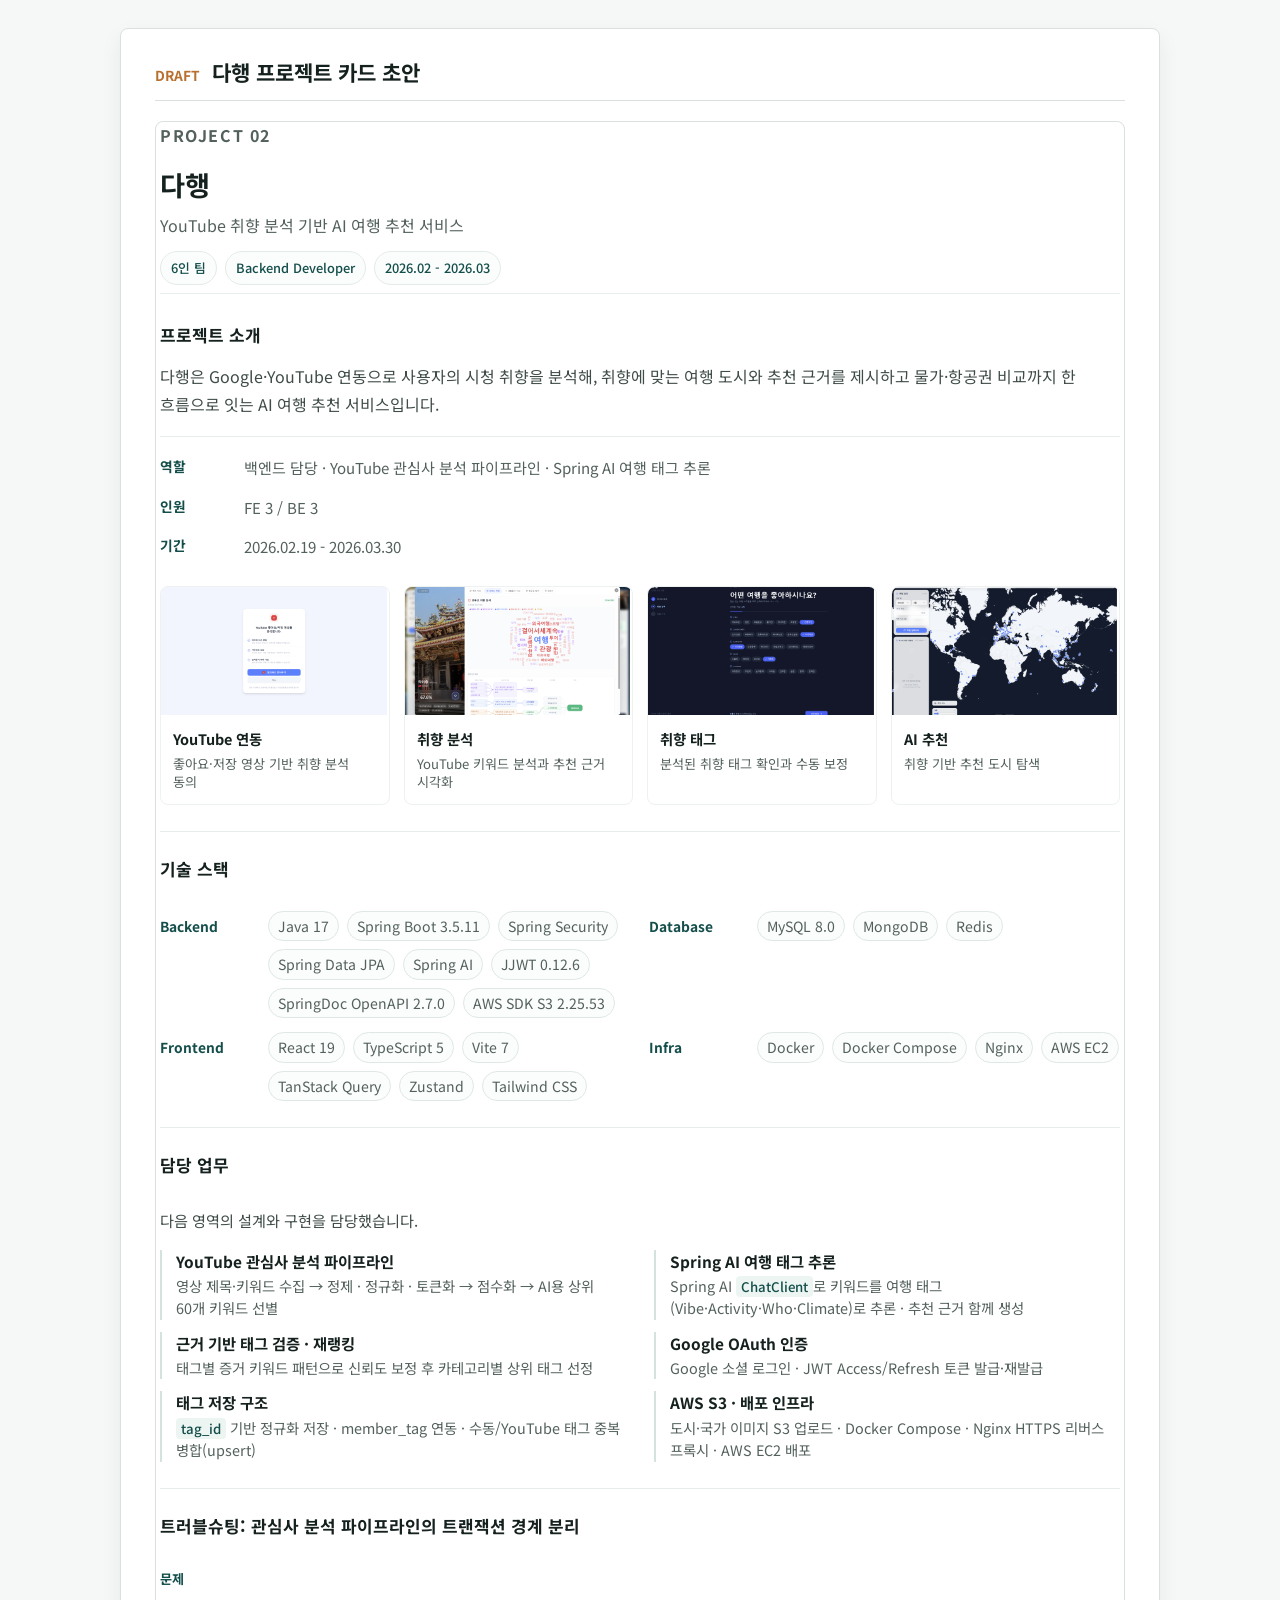
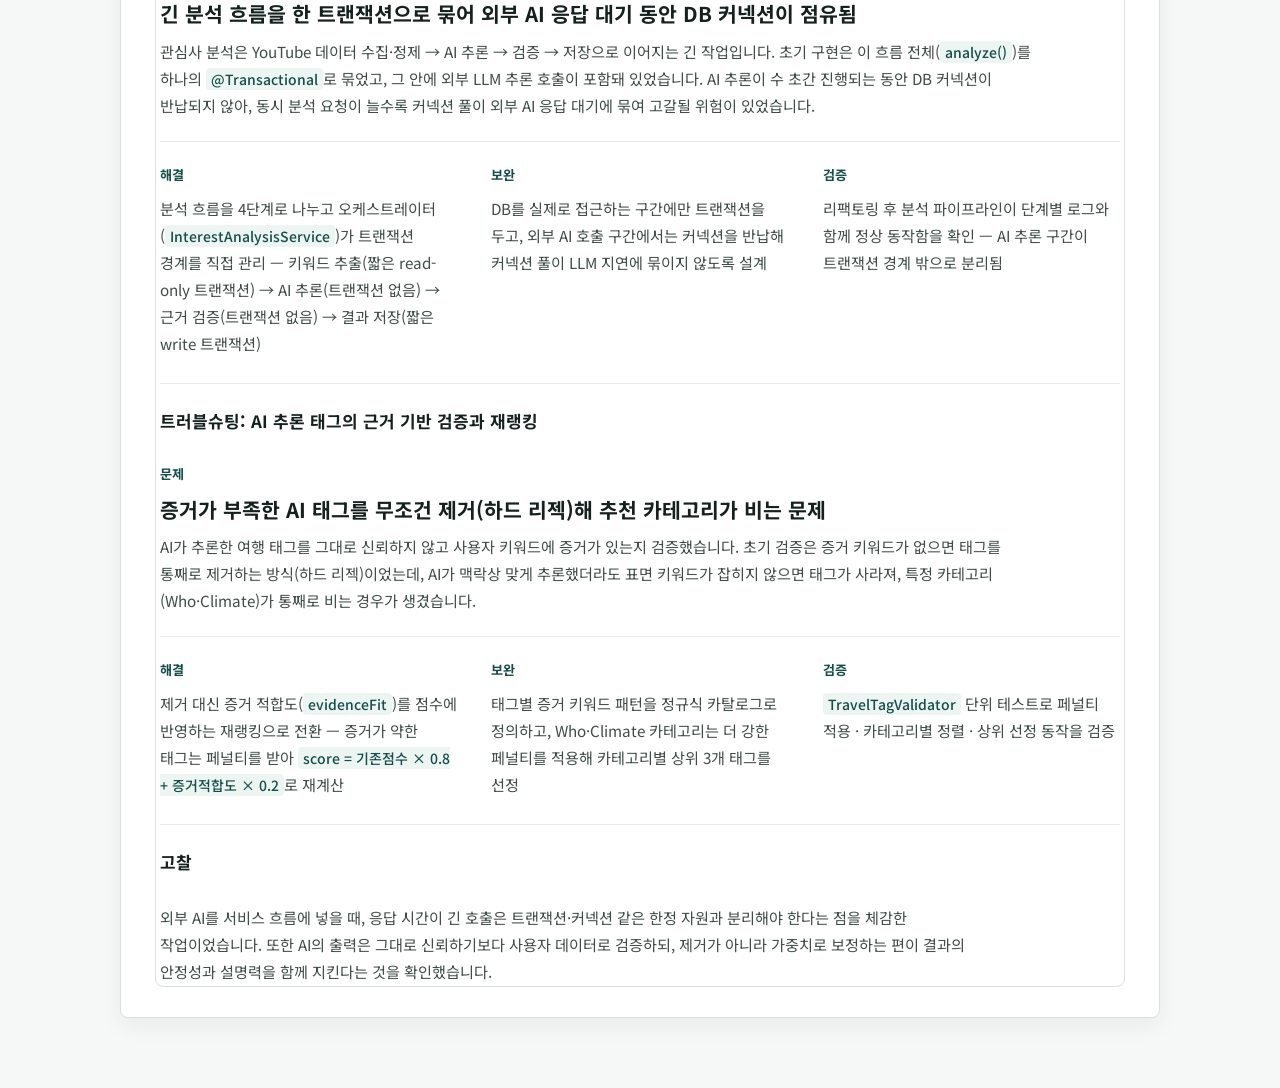
==== drafts/dahaeng-draft.html @ 1da7222a "docs: 다행 프로젝트 카드 초안 추가 - drafts/dahaeng-draft.html — 다행 정식 프로젝트 카드 초안 (단독 미리보기 가능) - 소개·기술 스택·담당 업무·" ====
<!DOCTYPE html>
<!--
  ============================================================
  다행(Dahaeng) 프로젝트 카드 — 초안 (DRAFT)
  ============================================================
  · 이 파일은 drafts/ 폴더에 있는 초안입니다.
    → index.html(홈 화면)에서 링크하지 않으므로 메인 페이지에는 나타나지 않습니다.
    → push하면 직접 URL(min-code0202.github.io/drafts/dahaeng-draft.html)로는 접근 가능합니다.

  · 미리보기: 이 파일을 브라우저로 직접 열면(더블클릭) 실제 카드 모양을 확인할 수 있습니다.
    (../css/style.css, ../assets/ 를 상대경로로 불러옴)

  ────────────────────────────────────────────────────────────
  [정식 프로젝트로 승격할 때 할 일 — 체크리스트]
  1. 아래 <article class="project-card" id="p-dahaeng"> ... </article> 전체를
     index.html 의 #projects 섹션 안에 붙여넣기
     (시간순 정렬 시: 우주오락실 다음, DADAP 앞 → 다행이 Project 02)
  2. 경로 수정: 이 파일의 ../assets/ → assets/ 로 변경 (index.html은 루트 기준)
  3. project-kicker "Project 02" 와 다른 카드들(DADAP→03, ZipCheck→04) 번호 재정렬
  4. 네비게이션 드롭다운(site-nav-submenu <ul>)에 항목 추가:
     <li><a href="#p-dahaeng"><span class="nav-sub-tag">Project 02</span>다행</a></li>
  5. 기타 프로젝트(#p-etc)의 minor-project-list에서 Dahaeng <li> 제거
  6. 검토: 트러블슈팅 수치/표현, 캡션, GitHub 링크(SSAFY GitLab이라 비공개 — 현재 생략)

  [내용 출처]
  · README.md, backend/dahaeng 소스, git 커밋 로그(정재민 129커밋) 기반으로 작성
  · 트러블슈팅은 실제 코드/커밋 근거: InterestAnalysisService 4단계 파이프라인,
    커밋 "TravelTagValidator를 하드 리젝에서 근거 기반 재랭킹으로 전환"
  ============================================================
-->
<html lang="ko">

<head>
    <meta charset="UTF-8">
    <meta name="viewport" content="width=device-width, initial-scale=1.0">
    <title>다행 (Dahaeng) — 프로젝트 카드 초안</title>
    <link rel="preconnect" href="https://fonts.googleapis.com">
    <link rel="preconnect" href="https://fonts.gstatic.com" crossorigin>
    <link href="https://fonts.googleapis.com/css2?family=Noto+Sans+KR:wght@400;500;700;800&display=swap"
        rel="stylesheet">
    <link rel="stylesheet" href="../css/style.css">
</head>

<body id="top">
    <main class="container">
        <section class="panel" id="projects">
            <div class="section-heading">
                <span>DRAFT</span>
                <h2>다행 프로젝트 카드 초안</h2>
            </div>

            <!-- ===== 여기부터 index.html로 옮길 영역 ===== -->
            <article class="project-card" id="p-dahaeng">
                <div class="project-readme">
                    <div class="project-readme-head">
                        <p class="project-kicker">Project 02</p>
                        <div>
                            <h3>다행</h3>
                            <p>YouTube 취향 분석 기반 AI 여행 추천 서비스</p>
                        </div>
                        <div class="project-badges">
                            <span>6인 팀</span>
                            <span>Backend Developer</span>
                            <span>2026.02 - 2026.03</span>
                        </div>
                    </div>

                    <div class="project-readme-hero">
                        <div class="project-readme-copy">
                            <h4>프로젝트 소개</h4>
                            <p>
                                다행은 Google·YouTube 연동으로 사용자의 시청 취향을 분석해,
                                취향에 맞는 여행 도시와 추천 근거를 제시하고 물가·항공권 비교까지
                                한 흐름으로 잇는 AI 여행 추천 서비스입니다.
                            </p>
                            <div class="project-info-table">
                                <div><strong>역할</strong><span>백엔드 담당 · YouTube 관심사 분석 파이프라인 · Spring AI 여행 태그 추론</span></div>
                                <div><strong>인원</strong><span>FE 3 / BE 3</span></div>
                                <div><strong>기간</strong><span>2026.02.19 - 2026.03.30</span></div>
                            </div>
                        </div>
                    </div>

                    <div class="readme-gallery">
                        <figure class="readme-shot">
                            <img src="../assets/images/Dahaeng/youtube-connect.png" alt="다행 YouTube 연동 화면">
                            <figcaption><strong>YouTube 연동</strong><span>좋아요·저장 영상 기반 취향 분석 동의</span></figcaption>
                        </figure>
                        <figure class="readme-shot">
                            <img src="../assets/images/Dahaeng/interest-analysis.png" alt="다행 YouTube 취향 분석 화면">
                            <figcaption><strong>취향 분석</strong><span>YouTube 키워드 분석과 추천 근거 시각화</span></figcaption>
                        </figure>
                        <figure class="readme-shot">
                            <img src="../assets/images/Dahaeng/tag-select.png" alt="다행 취향 태그 화면">
                            <figcaption><strong>취향 태그</strong><span>분석된 취향 태그 확인과 수동 보정</span></figcaption>
                        </figure>
                        <figure class="readme-shot">
                            <img src="../assets/images/Dahaeng/recommend.png" alt="다행 AI 추천 결과 화면">
                            <figcaption><strong>AI 추천</strong><span>취향 기반 추천 도시 탐색</span></figcaption>
                        </figure>
                    </div>

                    <section class="project-readme-section">
                        <h4>기술 스택</h4>
                        <div class="stack-groups">
                            <div>
                                <strong>Backend</strong>
                                <div class="stack-tags">
                                    <span>Java 17</span>
                                    <span>Spring Boot 3.5.11</span>
                                    <span>Spring Security</span>
                                    <span>Spring Data JPA</span>
                                    <span>Spring AI</span>
                                    <span>JJWT 0.12.6</span>
                                    <span>SpringDoc OpenAPI 2.7.0</span>
                                    <span>AWS SDK S3 2.25.53</span>
                                </div>
                            </div>
                            <div>
                                <strong>Database</strong>
                                <div class="stack-tags">
                                    <span>MySQL 8.0</span>
                                    <span>MongoDB</span>
                                    <span>Redis</span>
                                </div>
                            </div>
                            <div>
                                <strong>Frontend</strong>
                                <div class="stack-tags">
                                    <span>React 19</span>
                                    <span>TypeScript 5</span>
                                    <span>Vite 7</span>
                                    <span>TanStack Query</span>
                                    <span>Zustand</span>
                                    <span>Tailwind CSS</span>
                                </div>
                            </div>
                            <div>
                                <strong>Infra</strong>
                                <div class="stack-tags">
                                    <span>Docker</span>
                                    <span>Docker Compose</span>
                                    <span>Nginx</span>
                                    <span>AWS EC2</span>
                                </div>
                            </div>
                        </div>
                    </section>

                    <section class="project-readme-section">
                        <h4>담당 업무</h4>
                        <p class="section-note compact-note">
                            다음 영역의 설계와 구현을 담당했습니다.
                        </p>
                        <ul class="scope-list">
                            <li>
                                <strong>YouTube 관심사 분석 파이프라인</strong>
                                <span>영상 제목·키워드 수집 → 정제 · 정규화 · 토큰화 → 점수화 → AI용 상위 60개 키워드 선별</span>
                            </li>
                            <li>
                                <strong>Spring AI 여행 태그 추론</strong>
                                <span>Spring AI <code>ChatClient</code>로 키워드를 여행 태그(Vibe·Activity·Who·Climate)로 추론 · 추천 근거 함께 생성</span>
                            </li>
                            <li>
                                <strong>근거 기반 태그 검증 · 재랭킹</strong>
                                <span>태그별 증거 키워드 패턴으로 신뢰도 보정 후 카테고리별 상위 태그 선정</span>
                            </li>
                            <li>
                                <strong>Google OAuth 인증</strong>
                                <span>Google 소셜 로그인 · JWT Access/Refresh 토큰 발급·재발급</span>
                            </li>
                            <li>
                                <strong>태그 저장 구조</strong>
                                <span><code>tag_id</code> 기반 정규화 저장 · member_tag 연동 · 수동/YouTube 태그 중복 병합(upsert)</span>
                            </li>
                            <li>
                                <strong>AWS S3 · 배포 인프라</strong>
                                <span>도시·국가 이미지 S3 업로드 · Docker Compose · Nginx HTTPS 리버스 프록시 · AWS EC2 배포</span>
                            </li>
                        </ul>
                    </section>

                    <section class="project-readme-section">
                        <h4>트러블슈팅: 관심사 분석 파이프라인의 트랜잭션 경계 분리</h4>
                        <div class="problem-story compact-story">
                            <div class="problem-story-main">
                                <span>문제</span>
                                <h5>긴 분석 흐름을 한 트랜잭션으로 묶어 외부 AI 응답 대기 동안 DB 커넥션이 점유됨</h5>
                                <p>관심사 분석은 YouTube 데이터 수집·정제 → AI 추론 → 검증 → 저장으로 이어지는 긴 작업입니다. 초기 구현은 이 흐름 전체(<code>analyze()</code>)를 하나의 <code>@Transactional</code>로 묶었고, 그 안에 외부 LLM 추론 호출이 포함돼 있었습니다. AI 추론이 수 초간 진행되는 동안 DB 커넥션이 반납되지 않아, 동시 분석 요청이 늘수록 커넥션 풀이 외부 AI 응답 대기에 묶여 고갈될 위험이 있었습니다.</p>
                            </div>
                            <div class="problem-story-grid">
                                <div>
                                    <span>해결</span>
                                    <p>분석 흐름을 4단계로 나누고 오케스트레이터(<code>InterestAnalysisService</code>)가 트랜잭션 경계를 직접 관리 — 키워드 추출(짧은 read-only 트랜잭션) → AI 추론(트랜잭션 없음) → 근거 검증(트랜잭션 없음) → 결과 저장(짧은 write 트랜잭션)</p>
                                </div>
                                <div>
                                    <span>보완</span>
                                    <p>DB를 실제로 접근하는 구간에만 트랜잭션을 두고, 외부 AI 호출 구간에서는 커넥션을 반납해 커넥션 풀이 LLM 지연에 묶이지 않도록 설계</p>
                                </div>
                                <div>
                                    <span>검증</span>
                                    <p>리팩토링 후 분석 파이프라인이 단계별 로그와 함께 정상 동작함을 확인 — AI 추론 구간이 트랜잭션 경계 밖으로 분리됨</p>
                                </div>
                            </div>
                        </div>
                    </section>

                    <section class="project-readme-section">
                        <h4>트러블슈팅: AI 추론 태그의 근거 기반 검증과 재랭킹</h4>
                        <div class="problem-story compact-story">
                            <div class="problem-story-main">
                                <span>문제</span>
                                <h5>증거가 부족한 AI 태그를 무조건 제거(하드 리젝)해 추천 카테고리가 비는 문제</h5>
                                <p>AI가 추론한 여행 태그를 그대로 신뢰하지 않고 사용자 키워드에 증거가 있는지 검증했습니다. 초기 검증은 증거 키워드가 없으면 태그를 통째로 제거하는 방식(하드 리젝)이었는데, AI가 맥락상 맞게 추론했더라도 표면 키워드가 잡히지 않으면 태그가 사라져, 특정 카테고리(Who·Climate)가 통째로 비는 경우가 생겼습니다.</p>
                            </div>
                            <div class="problem-story-grid">
                                <div>
                                    <span>해결</span>
                                    <p>제거 대신 증거 적합도(<code>evidenceFit</code>)를 점수에 반영하는 재랭킹으로 전환 — 증거가 약한 태그는 페널티를 받아 <code>score = 기존점수 × 0.8 + 증거적합도 × 0.2</code>로 재계산</p>
                                </div>
                                <div>
                                    <span>보완</span>
                                    <p>태그별 증거 키워드 패턴을 정규식 카탈로그로 정의하고, Who·Climate 카테고리는 더 강한 페널티를 적용해 카테고리별 상위 3개 태그를 선정</p>
                                </div>
                                <div>
                                    <span>검증</span>
                                    <p><code>TravelTagValidator</code> 단위 테스트로 페널티 적용 · 카테고리별 정렬 · 상위 선정 동작을 검증</p>
                                </div>
                            </div>
                        </div>
                    </section>

                    <section class="project-readme-section">
                        <h4>고찰</h4>
                        <div class="reflection-note">
                            <p>
                                외부 AI를 서비스 흐름에 넣을 때, 응답 시간이 긴 호출은 트랜잭션·커넥션 같은 한정 자원과 분리해야 한다는 점을 체감한 작업이었습니다.
                                또한 AI의 출력은 그대로 신뢰하기보다 사용자 데이터로 검증하되, 제거가 아니라 가중치로 보정하는 편이
                                결과의 안정성과 설명력을 함께 지킨다는 것을 확인했습니다.
                            </p>
                        </div>
                    </section>
                </div>
            </article>
            <!-- ===== 여기까지 index.html로 옮길 영역 ===== -->

        </section>
    </main>
</body>

</html>
---- css/style.css ----
:root {
    --bg: #f6f8f7;
    --panel: #ffffff;
    --ink: #15211f;
    --muted: #53615d;
    --line: #d9e0dd;
    --accent: #0f766e;
    --accent-dark: #134e4a;
    --accent-soft: #f1f8f6;
    --warm: #b87030;
    --shadow: 0 8px 22px rgba(21, 33, 31, 0.06);
}

* {
    box-sizing: border-box;
}

html {
    scroll-behavior: smooth;
}

body {
    margin: 0;
    background: var(--bg);
    color: var(--ink);
    font-family: "Noto Sans KR", Arial, sans-serif;
    font-size: 16px;
    font-weight: 400;
    line-height: 1.72;
    word-break: keep-all;
}

h1,
h2,
h3,
h4,
h5,
strong {
    font-weight: 700;
}

code {
    border-radius: 4px;
    background: #edf5f2;
    padding: 1px 5px;
    color: var(--accent-dark);
    font-family: "Noto Sans KR", Arial, sans-serif;
    font-size: 0.92em;
    font-weight: 500;
    word-break: normal;
}

a {
    color: inherit;
    text-decoration: none;
    overflow-wrap: anywhere;
}

a:hover {
    color: var(--accent);
}

.site-nav {
    position: sticky;
    top: 0;
    z-index: 50;
    border-bottom: 1px solid var(--line);
    background: rgba(255, 255, 255, 0.92);
    backdrop-filter: saturate(140%) blur(10px);
    -webkit-backdrop-filter: saturate(140%) blur(10px);
}

.site-nav-inner {
    width: min(1040px, calc(100% - 40px));
    margin: 0 auto;
    display: flex;
    align-items: center;
    justify-content: space-between;
    gap: 18px;
    height: 56px;
}

.site-nav-brand {
    color: var(--ink);
    font-size: 0.95rem;
    font-weight: 700;
    letter-spacing: 0.02em;
}

.site-nav ul {
    display: flex;
    gap: 22px;
    margin: 0;
    padding: 0;
    list-style: none;
}

.site-nav li a {
    color: var(--muted);
    font-size: 0.92rem;
    font-weight: 500;
    padding: 6px 2px;
    border-bottom: 2px solid transparent;
    transition: color 0.15s ease, border-color 0.15s ease;
}

.site-nav li a:hover {
    color: var(--accent-dark);
    border-bottom-color: var(--accent);
}

.site-nav-dropdown {
    position: relative;
}

.site-nav-dropdown > a::after {
    content: "▾";
    margin-left: 4px;
    font-size: 0.7em;
}

.site-nav-submenu {
    position: absolute;
    top: 100%;
    right: 0;
    z-index: 60;
    display: none;
    padding-top: 14px;
}

.site-nav-dropdown:hover .site-nav-submenu,
.site-nav-dropdown:focus-within .site-nav-submenu {
    display: block;
}

.site-nav-submenu ul {
    display: flex;
    flex-direction: column;
    min-width: 168px;
    margin: 0;
    padding: 6px 0;
    list-style: none;
    background: #ffffff;
    border: 1px solid var(--line);
    border-radius: 8px;
    box-shadow: var(--shadow);
}

.site-nav-submenu li a {
    display: block;
    padding: 8px 16px;
    border-bottom: 0;
    color: var(--ink);
    font-size: 0.9rem;
    font-weight: 500;
    white-space: nowrap;
}

.site-nav-submenu li a:hover {
    color: var(--accent-dark);
    background: var(--accent-soft);
}

.site-nav-submenu .nav-sub-tag {
    margin-right: 7px;
    color: var(--warm);
    font-size: 0.72rem;
    font-weight: 600;
    opacity: 0.8;
}

.container {
    width: min(1040px, calc(100% - 40px));
    margin: 28px auto 70px;
    display: flex;
    flex-direction: column;
    gap: 18px;
}

.panel[id] {
    scroll-margin-top: 72px;
}

.project-card[id],
.minor-projects[id] {
    scroll-margin-top: 72px;
}

.skill-extra-note {
    margin: 14px 2px 0;
    color: var(--muted);
    font-size: 0.9rem;
    line-height: 1.65;
}

.skill-extra-note strong {
    color: var(--accent-dark);
    font-weight: 700;
}

.compact-note {
    margin: -4px 0 4px;
    max-width: 880px;
}

.scope-list {
    display: grid;
    grid-template-columns: repeat(2, minmax(0, 1fr));
    gap: 12px 28px;
    margin: 0;
    padding: 0;
    list-style: none;
}

.scope-list li {
    display: grid;
    align-content: start;
    gap: 3px;
    padding-left: 14px;
    border-left: 2px solid #d4e3de;
}

.scope-list strong {
    color: var(--ink);
    font-size: 0.96rem;
    line-height: 1.45;
}

.scope-list span {
    color: var(--muted);
    font-size: 0.9rem;
    line-height: 1.55;
}

.panel {
    border: 1px solid var(--line);
    border-radius: 8px;
    background: var(--panel);
    box-shadow: var(--shadow);
    padding: 30px 34px;
}

.profile-panel {
    overflow: hidden;
    padding: 0;
}

.profile-layout {
    display: grid;
    grid-template-columns: 220px minmax(0, 1fr);
}

.profile-mark {
    display: grid;
    min-height: 250px;
    place-items: center;
    background:
        linear-gradient(135deg, rgba(15, 118, 110, 0.95), rgba(19, 78, 74, 0.96)),
        repeating-linear-gradient(0deg, transparent 0 18px, rgba(255, 255, 255, 0.14) 18px 19px);
    color: #ffffff;
}

.profile-mark span {
    display: grid;
    width: 104px;
    height: 104px;
    place-items: center;
    border: 2px solid rgba(255, 255, 255, 0.72);
    border-radius: 50%;
    font-size: 1.8rem;
    font-weight: 700;
}

.profile-info {
    padding: 32px 36px;
}

.section-kicker {
    margin: 0 0 8px;
    color: var(--warm);
    font-size: 0.78rem;
    font-weight: 700;
    letter-spacing: 0;
    text-transform: uppercase;
}

.profile-info h1 {
    margin: 0 0 10px;
    font-size: 2.15rem;
    line-height: 1.15;
}

.profile-info h1 span {
    margin-left: 10px;
    color: var(--muted);
    font-size: 1rem;
    font-weight: 500;
}

.profile-quote {
    max-width: 620px;
    margin: 0 0 22px;
    color: var(--ink);
    font-size: 1.08rem;
    font-weight: 500;
}

.contact-grid {
    display: grid;
    gap: 8px;
    border-top: 1px solid var(--line);
    padding-top: 16px;
}

.contact-grid div {
    display: grid;
    grid-template-columns: 82px minmax(0, 1fr);
    gap: 12px;
}

.contact-grid strong {
    color: var(--accent-dark);
    font-size: 0.82rem;
    font-weight: 700;
    letter-spacing: 0;
}

.contact-grid span,
.contact-grid a {
    color: var(--muted);
    overflow-wrap: anywhere;
}

.section-heading {
    display: flex;
    align-items: baseline;
    gap: 12px;
    border-bottom: 1px solid var(--line);
    margin-bottom: 20px;
    padding-bottom: 12px;
}

.section-heading span {
    color: var(--warm);
    font-size: 0.86rem;
    font-weight: 700;
}

.section-heading h2 {
    margin: 0;
    font-size: 1.32rem;
    line-height: 1.25;
}

.lead-text {
    max-width: 880px;
    margin: 0;
    color: #3f4c48;
    font-size: 1rem;
}

.about-points {
    display: grid;
    gap: 12px;
    margin: 0;
    padding: 0;
    max-width: 880px;
    list-style: none;
}

.about-points li {
    position: relative;
    padding-left: 18px;
    color: #3f4c48;
    font-size: 1rem;
    line-height: 1.6;
}

.about-points li::before {
    content: "";
    position: absolute;
    top: 0.58em;
    left: 0;
    width: 7px;
    height: 7px;
    border-radius: 50%;
    background: var(--accent);
}

.about-points strong {
    color: var(--accent-dark);
    font-weight: 700;
}

.summary-grid {
    display: grid;
    grid-template-columns: repeat(2, minmax(0, 1fr));
    gap: 12px;
    margin-top: 20px;
}

.summary-grid article,
.snapshot-grid article {
    border: 1px solid var(--line);
    border-radius: 8px;
    background: #ffffff;
    padding: 16px 18px;
}

.summary-grid article {
    border-left: 4px solid var(--accent);
}

.summary-grid h3,
.snapshot-grid h3 {
    margin: 0 0 10px;
    color: var(--accent-dark);
    font-size: 0.98rem;
}

.summary-grid p {
    margin: 0;
    color: var(--muted);
    line-height: 1.65;
}

.focus-list {
    display: grid;
    gap: 5px;
    margin: 0;
    padding: 0;
    color: var(--muted);
    list-style: none;
}

.focus-list li {
    position: relative;
    padding-left: 13px;
}

.focus-list li::before {
    content: "";
    position: absolute;
    top: 0.72em;
    left: 0;
    width: 5px;
    height: 5px;
    border-radius: 50%;
    background: var(--accent);
}

.snapshot-grid {
    display: grid;
    grid-template-columns: repeat(2, minmax(0, 1fr));
    gap: 12px;
}

.snapshot-list {
    display: grid;
    gap: 14px;
    margin: 0;
    padding: 0;
    list-style: none;
}

.snapshot-list li {
    display: grid;
    gap: 3px;
    padding-left: 12px;
    border-left: 2px solid #d6e7e2;
}

.snapshot-list time,
.project-header > span,
.credential-grid time {
    color: var(--warm);
    font-size: 0.82rem;
    font-weight: 700;
}

.snapshot-list strong {
    color: var(--ink);
    font-size: 0.94rem;
    line-height: 1.45;
}

.snapshot-list span {
    color: var(--muted);
    font-size: 0.92rem;
    line-height: 1.55;
}

.snapshot-list.compact {
    gap: 10px;
}

.project-header h3 {
    margin: 0 0 4px;
    font-size: 1.02rem;
}

.project-header p,
.project-detail p {
    margin: 0;
    color: var(--muted);
}

.section-note {
    max-width: 860px;
    margin: -4px 0 18px;
    color: var(--muted);
    font-size: 0.95rem;
    line-height: 1.65;
}

.skill-scan-list {
    display: grid;
    gap: 0;
    border: 1px solid var(--line);
    border-radius: 8px;
    overflow: hidden;
    background: #ffffff;
}

.skill-scan-card {
    display: grid;
    grid-template-columns: 260px minmax(0, 1fr);
    gap: 22px;
    border-bottom: 1px solid var(--line);
    border-radius: 0;
    background: #ffffff;
    padding: 20px 22px;
}

.skill-scan-card:last-child {
    border-bottom: 0;
}

.skill-scan-head {
    display: grid;
    align-content: start;
    gap: 7px;
    border-bottom: 0;
    border-right: 1px solid #e8efec;
    padding: 0 20px 0 0;
}

.skill-scan-head h3 {
    margin: 0;
    color: var(--accent-dark);
    font-size: 1.08rem;
}

.skill-scan-head p {
    margin: 0;
    color: var(--muted);
    font-size: 0.92rem;
    line-height: 1.65;
}

.experience-points {
    display: grid;
    align-content: center;
    gap: 9px;
    margin: 0;
    padding: 0;
    list-style: none;
}

.experience-points li {
    position: relative;
    min-height: auto;
    border-radius: 0;
    background: transparent;
    border: 0;
    padding: 0 0 0 16px;
    color: #3f4c48;
    font-size: 0.95rem;
    line-height: 1.55;
}

.experience-points li::before {
    content: "";
    position: absolute;
    top: 0.72em;
    left: 0;
    width: 6px;
    height: 6px;
    border-radius: 50%;
    background: var(--accent);
}

.experience-points strong {
    display: inline-block;
    min-width: 76px;
    margin-right: 8px;
    color: var(--accent-dark);
    font-weight: 700;
}

.project-card {
    border: 1px solid var(--line);
    border-radius: 8px;
    overflow: hidden;
    background: #ffffff;
    padding-bottom: 0;
}

.project-card + .project-card {
    margin-top: 40px;
}

.project-kicker {
    margin: 0;
    color: var(--warm);
    font-size: 0.78rem;
    font-weight: 700;
    letter-spacing: 0.1em;
    text-transform: uppercase;
}

.project-header {
    display: flex;
    justify-content: space-between;
    gap: 18px;
    border-bottom: 1px solid var(--line);
    background: #f9fbfa;
    padding: 16px 18px;
    align-items: center;
}

.project-content {
    padding: 24px;
}

.project-readme {
    display: grid;
    gap: 26px;
    max-width: 960px;
    margin: 0 auto;
}

.project-readme-head {
    display: grid;
    gap: 12px;
    padding-bottom: 8px;
    border-bottom: 1px solid #e9efec;
}

.project-readme-head h3 {
    margin: 0 0 4px;
    font-size: 1.7rem;
}

.project-readme-head p {
    margin: 0;
    color: var(--muted);
    font-size: 1rem;
}

.project-badges {
    display: flex;
    flex-wrap: wrap;
    gap: 8px;
}

.project-badges span {
    border: 1px solid #e3ebe8;
    border-radius: 999px;
    background: #fbfcfc;
    padding: 5px 10px;
    color: var(--accent-dark);
    font-size: 0.8rem;
    font-weight: 500;
}

.project-readme-hero {
    display: grid;
    grid-template-columns: minmax(0, 1.04fr) minmax(300px, 0.88fr);
    gap: 40px;
    align-items: start;
}

.project-readme-hero:not(:has(.project-readme-visual)) {
    grid-template-columns: 1fr;
}

.project-readme-hero:not(:has(.project-readme-visual)) .project-info-table div:first-child {
    grid-column: 1 / -1;
}

.project-readme-copy {
    min-width: 0;
}

.project-readme-visual {
    width: min(100%, 460px);
    justify-self: end;
    padding-top: 64px;
}

.project-readme-copy h4,
.project-readme-section h4 {
    margin: 0 0 12px;
    font-size: 1.06rem;
    font-weight: 700;
    color: var(--ink);
}

.project-readme-copy p,
.project-readme-section p {
    margin: 0;
    color: #3f4c48;
    line-height: 1.75;
}

.project-readme-visual img {
    width: 100%;
    border: 1px solid #e5ece9;
    border-radius: 8px;
    background: #fbfcfc;
    padding: 10px;
    box-shadow: 0 6px 18px rgba(21, 33, 31, 0.05);
}

.project-info-table {
    display: grid;
    grid-template-columns: repeat(2, minmax(0, 1fr));
    gap: 14px 28px;
    margin-top: 18px;
    border-top: 1px solid #e5ece9;
    padding-top: 18px;
}

.project-info-table div {
    display: grid;
    grid-template-columns: 72px minmax(0, 1fr);
    gap: 12px;
    min-width: 0;
}

.project-info-table div:last-child {
    grid-column: 1 / -1;
}

.project-info-table strong {
    color: var(--accent-dark);
    font-size: 0.86rem;
}

.project-info-table span {
    color: var(--muted);
    font-size: 0.94rem;
    min-width: 0;
}

.project-info-table a {
    color: var(--accent-dark);
    overflow-wrap: anywhere;
}

.project-readme-section {
    display: grid;
    gap: 16px;
    border-top: 1px solid #e5ece9;
    padding-top: 22px;
}

.stack-groups {
    display: grid;
    grid-template-columns: repeat(2, minmax(0, 1fr));
    gap: 14px 18px;
}

.stack-groups > div {
    display: grid;
    grid-template-columns: 96px minmax(0, 1fr);
    gap: 12px;
    align-items: start;
}

.stack-groups strong {
    color: var(--accent-dark);
    font-size: 0.86rem;
    padding-top: 4px;
}

.stack-tags {
    display: flex;
    flex-wrap: wrap;
    gap: 8px;
    min-width: 0;
}

.stack-tags span {
    border: 1px solid #dfe8e4;
    border-radius: 999px;
    background: #fbfcfc;
    padding: 4px 9px;
    color: var(--muted);
    font-size: 0.88rem;
    line-height: 1.45;
}

.project-hero-metrics {
    display: grid;
    grid-template-columns: repeat(2, minmax(0, 1fr));
    gap: 18px;
}

.metric-card {
    border: 1px solid #e0e8e5;
    border-radius: 8px;
    background: #ffffff;
    padding: 22px;
}

.metric-card-primary {
    border-color: #bfd8d2;
    background: #f6fbfa;
}

.metric-label {
    display: block;
    margin-bottom: 12px;
    color: var(--accent-dark);
    font-size: 0.82rem;
    font-weight: 700;
}

.metric-card strong {
    display: grid;
    gap: 4px;
    color: var(--ink);
    font-size: 1.62rem;
    font-weight: 700;
    line-height: 1.16;
}

.metric-card-primary strong {
    font-size: 1.95rem;
}

.metric-card strong em {
    color: var(--accent);
    font-size: 1rem;
    font-style: normal;
    line-height: 1;
}

.metric-card-primary strong em {
    font-size: 1.12rem;
}

.metric-card p {
    margin: 12px 0 0;
    color: var(--muted);
    font-size: 0.84rem;
    line-height: 1.55;
}

.project-problem-intro {
    margin: 0;
    color: #3f4c48;
    font-size: 0.96rem;
    line-height: 1.72;
}

.role-summary-grid {
    display: grid;
    grid-template-columns: repeat(3, minmax(0, 1fr));
    gap: 22px;
}

.role-summary-card {
    display: grid;
    gap: 8px;
    border: 1px solid #dfe8e4;
    border-radius: 8px;
    background: #fbfcfc;
    padding: 16px;
}

.role-summary-card span {
    color: var(--accent-dark);
    font-size: 0.78rem;
    font-weight: 700;
}

.role-summary-card strong {
    color: var(--ink);
    font-size: 1rem;
    line-height: 1.45;
}

.role-summary-card p {
    color: var(--muted);
    font-size: 0.9rem;
    line-height: 1.65;
}

.compact-list {
    gap: 8px;
}

.project-impact {
    display: grid;
    gap: 8px;
    border-left: 4px solid var(--accent);
    background: #f7fbfa;
    padding: 22px 24px;
}

.project-impact span,
.problem-story span {
    color: var(--accent-dark);
    font-size: 0.82rem;
    font-weight: 700;
}

.project-impact strong {
    color: var(--ink);
    font-size: 1.28rem;
    line-height: 1.45;
}

.project-impact p {
    color: #3f4c48;
    font-size: 0.95rem;
    line-height: 1.72;
}

.impact-hero {
    display: grid;
    grid-template-columns: minmax(260px, 0.9fr) minmax(0, 1fr);
    gap: 28px;
    align-items: center;
    border-left: 4px solid var(--accent);
    background: #f6fbfa;
    padding: 28px 30px;
}

.impact-hero span,
.role-strip span {
    color: var(--accent-dark);
    font-size: 0.82rem;
    font-weight: 700;
}

.impact-hero strong {
    display: block;
    margin: 8px 0;
    color: var(--ink);
    font-size: 2.15rem;
    font-weight: 700;
    line-height: 1.1;
}

.impact-hero p {
    color: var(--muted);
    font-size: 0.88rem;
    line-height: 1.55;
}

.impact-hero ul {
    display: grid;
    gap: 10px;
    margin: 0;
    padding: 0;
    list-style: none;
}

.impact-hero li {
    color: #2f3d39;
    font-size: 0.98rem;
    line-height: 1.55;
}

.impact-hero li::before {
    content: "";
    display: inline-block;
    width: 6px;
    height: 6px;
    margin-right: 10px;
    border-radius: 50%;
    background: var(--accent);
    vertical-align: 0.12em;
}

.role-strip {
    display: grid;
    grid-template-columns: repeat(3, minmax(0, 1fr));
    gap: 22px;
}

.role-strip div {
    display: grid;
    gap: 8px;
    padding-left: 16px;
    border-left: 3px solid #d4e3de;
}

.role-strip strong {
    color: var(--ink);
    font-size: 1rem;
    line-height: 1.48;
}

.readme-gallery {
    display: grid;
    grid-template-columns: repeat(4, minmax(0, 1fr));
    gap: 14px;
}

.readme-shot {
    margin: 0;
    border: 1px solid #edf2f0;
    border-radius: 8px;
    overflow: hidden;
    background: #ffffff;
}

.readme-shot img {
    display: block;
    width: 100%;
    aspect-ratio: 16 / 9;
    object-fit: cover;
    background: #fafcfc;
}

.readme-shot figcaption {
    display: grid;
    gap: 3px;
    padding: 12px;
}

.readme-shot strong {
    font-size: 0.9rem;
    color: var(--ink);
}

.readme-shot span {
    color: var(--muted);
    font-size: 0.82rem;
    line-height: 1.4;
}

.readme-story {
    display: grid;
    grid-template-columns: repeat(3, minmax(0, 1fr));
    gap: 16px;
}

.story-block {
    display: grid;
    align-content: start;
    gap: 10px;
    padding: 14px 14px 14px 16px;
    border: 1px solid #e6eeeb;
    border-left: 3px solid #d8e5e0;
    border-radius: 8px;
    background: #fcfdfd;
}

.story-block h5 {
    margin: 0;
    color: var(--accent-dark);
    font-size: 0.95rem;
}

.challenge-result-copy {
    margin: 0;
    color: #3f4c48;
    line-height: 1.7;
}

.troubleshooting-panel {
    display: grid;
    gap: 18px;
}

.troubleshooting-grid {
    display: grid;
    grid-template-columns: repeat(2, minmax(0, 1fr));
    gap: 18px 34px;
}

.troubleshooting-grid div {
    border-left: 3px solid #d8e5e0;
    padding-left: 14px;
}

.troubleshooting-grid h5 {
    margin: 0 0 6px;
    color: var(--accent-dark);
    font-size: 0.92rem;
}

.troubleshooting-grid p {
    color: #3f4c48;
    font-size: 0.92rem;
    line-height: 1.7;
}

.trouble-flow {
    display: grid;
    grid-template-columns: repeat(4, minmax(0, 1fr));
    gap: 0;
    border: 1px solid #e1eae6;
    border-radius: 8px;
    overflow: hidden;
    background: #fbfcfc;
}

.trouble-flow div {
    display: grid;
    align-content: start;
    gap: 8px;
    min-width: 0;
    padding: 16px;
}

.trouble-flow div + div {
    border-left: 1px solid #e1eae6;
}

.trouble-flow span {
    color: var(--accent-dark);
    font-size: 0.78rem;
    font-weight: 700;
}

.trouble-flow p {
    color: #3f4c48;
    font-size: 0.9rem;
    line-height: 1.65;
}

.problem-story {
    display: grid;
    gap: 22px;
}

.problem-story-main {
    display: grid;
    gap: 9px;
    max-width: 880px;
}

.problem-story-main h5 {
    margin: 0;
    color: var(--ink);
    font-size: 1.28rem;
    line-height: 1.45;
}

.problem-story-main p,
.problem-story-grid p {
    color: #3f4c48;
    font-size: 0.95rem;
    line-height: 1.78;
}

.problem-story-grid {
    display: grid;
    grid-template-columns: repeat(3, minmax(0, 1fr));
    gap: 34px;
    padding-top: 22px;
    border-top: 1px solid #e1eae6;
}

.problem-story-grid div {
    display: grid;
    align-content: start;
    gap: 8px;
}

.decision-note {
    display: grid;
    gap: 8px;
    padding: 0 0 0 18px;
    border-left: 3px solid #d4e3de;
}

.decision-note + .decision-note {
    margin-top: 4px;
}

.decision-note strong {
    color: var(--ink);
    font-size: 1rem;
    line-height: 1.5;
}

.decision-note p {
    color: #3f4c48;
    font-size: 0.95rem;
    line-height: 1.78;
}

.decision-list {
    display: grid;
    grid-template-columns: repeat(2, minmax(0, 1fr));
    gap: 34px;
}

.decision-list > div {
    display: grid;
    align-content: start;
    gap: 12px;
}

.decision-list strong {
    color: var(--ink);
    font-size: 1rem;
    line-height: 1.5;
}

.decision-list ul {
    display: grid;
    gap: 8px;
    margin: 0;
    padding: 0;
    list-style: none;
}

.decision-list li {
    color: #3f4c48;
    font-size: 0.93rem;
    line-height: 1.62;
}

.decision-list li::before {
    content: "";
    display: inline-block;
    width: 5px;
    height: 5px;
    margin-right: 9px;
    border-radius: 50%;
    background: var(--accent);
    vertical-align: 0.12em;
}

.reflection-note {
    display: grid;
    gap: 14px;
    max-width: 820px;
}

.reflection-note p {
    color: #3f4c48;
    font-size: 0.95rem;
    line-height: 1.78;
}

.minor-projects {
    margin-top: 44px;
    padding-top: 32px;
    border-top: 1px solid var(--line);
}

.minor-projects-heading {
    margin: 0 0 4px;
    font-size: 1.1rem;
    color: var(--ink);
}

.minor-projects-note {
    margin: 0 0 22px;
    color: var(--muted);
    font-size: 0.92rem;
}

.minor-project-list {
    display: grid;
    gap: 20px;
    margin: 0;
    padding: 0;
    list-style: none;
}

.minor-project-list li {
    display: grid;
    grid-template-columns: 120px minmax(0, 1fr);
    gap: 18px;
    padding-left: 16px;
    border-left: 2px solid var(--line);
}

.minor-project-list time {
    color: var(--warm);
    font-size: 0.85rem;
    font-weight: 700;
    padding-top: 2px;
}

.minor-project-list .mp-body {
    display: grid;
    gap: 5px;
    min-width: 0;
}

.minor-project-list h4 {
    margin: 0;
    font-size: 1.02rem;
    color: var(--ink);
}

.minor-project-list .mp-meta {
    display: block;
    margin-top: -1px;
    font-size: 0.8rem;
    color: var(--muted);
}

.minor-project-list .mp-desc {
    margin: 0;
    color: #3f4c48;
    font-size: 0.93rem;
    line-height: 1.62;
}

.minor-project-list .mp-tags {
    color: var(--accent-dark);
    font-size: 0.85rem;
    line-height: 1.7;
}

.minor-project-list .mp-points-label {
    display: block;
    margin-top: 3px;
    font-size: 0.8rem;
    font-weight: 700;
    color: var(--accent-dark);
    letter-spacing: 0.02em;
}

.minor-project-list .mp-points {
    display: grid;
    gap: 4px;
    margin: 2px 0;
    padding: 0;
    list-style: none;
}

.minor-project-list .mp-points li {
    display: block;
    position: relative;
    padding-left: 13px;
    border-left: 0;
    color: #3f4c48;
    font-size: 0.88rem;
    line-height: 1.55;
}

.minor-project-list .mp-points li::before {
    content: "";
    position: absolute;
    top: 0.62em;
    left: 0;
    width: 4px;
    height: 4px;
    border-radius: 50%;
    background: var(--accent);
}

.architecture-image-wrap {
    border: 1px solid #e5ece9;
    border-radius: 8px;
    background: #fbfcfc;
    padding: 12px;
}

.architecture-image {
    display: block;
    width: 100%;
    border-radius: 6px;
}

.architecture-copy {
    margin: 14px 0 0;
    color: var(--muted);
    font-size: 0.92rem;
    line-height: 1.62;
}

.readme-footer-grid {
    display: grid;
    grid-template-columns: repeat(2, minmax(0, 1fr));
    gap: 24px;
}

.readme-footer-grid > div {
    display: grid;
    gap: 12px;
    padding-top: 2px;
}

.project-bullet-list {
    display: grid;
    gap: 10px;
    margin: 0;
    padding: 0;
    list-style: none;
}

.project-bullet-list li {
    position: relative;
    padding-left: 16px;
    color: #3f4c48;
    font-size: 0.94rem;
    line-height: 1.68;
}

.project-bullet-list li::before {
    content: "";
    position: absolute;
    top: 0.72em;
    left: 0;
    width: 6px;
    height: 6px;
    border-radius: 50%;
    background: var(--accent);
}

@media (max-width: 760px) {
    .site-nav-inner {
        width: min(100% - 20px, 680px);
        height: 52px;
        gap: 10px;
    }

    .site-nav ul {
        gap: 14px;
    }

    .site-nav li a {
        font-size: 0.86rem;
    }

    .container {
        width: min(100% - 20px, 680px);
        margin-top: 10px;
    }

    .panel {
        padding: 22px;
    }

    .profile-layout {
        grid-template-columns: 1fr;
    }

    .profile-info {
        padding: 24px 22px;
    }

    .profile-mark {
        min-height: 190px;
    }

    .summary-grid,
    .snapshot-grid {
        grid-template-columns: 1fr;
    }

    .project-readme-hero,
    .readme-gallery,
    .readme-footer-grid,
    .project-hero-metrics,
    .impact-hero,
    .role-strip,
    .role-summary-grid,
    .project-info-table div,
    .stack-groups > div,
    .troubleshooting-grid,
    .trouble-flow,
    .problem-story-grid,
    .decision-list,
    .scope-list,
    .minor-project-list li,
    .readme-story {
        grid-template-columns: 1fr;
    }

    .trouble-flow div + div {
        border-left: 0;
        border-top: 1px solid #e1eae6;
    }

    .project-info-table,
    .stack-groups {
        grid-template-columns: 1fr;
    }

    .project-readme-visual {
        width: 100%;
        justify-self: stretch;
        padding-top: 0;
    }

    .skill-scan-card {
        grid-template-columns: 1fr;
        gap: 14px;
        padding: 18px;
    }

    .skill-scan-head {
        border-right: 0;
        border-bottom: 1px solid #e8efec;
        padding: 0 0 12px;
    }
}

@media (max-width: 560px) {
    .site-nav-brand {
        display: none;
    }

    .site-nav-inner {
        justify-content: center;
    }

    .profile-info h1 {
        font-size: 2rem;
    }

    .profile-info h1 span {
        display: block;
        margin: 4px 0 0;
    }

    .contact-grid div {
        grid-template-columns: 1fr;
        gap: 4px;
    }

    .project-header {
        flex-direction: column;
        gap: 6px;
    }

    .experience-points strong {
        display: block;
        min-width: 0;
        margin-right: 0;
    }
}
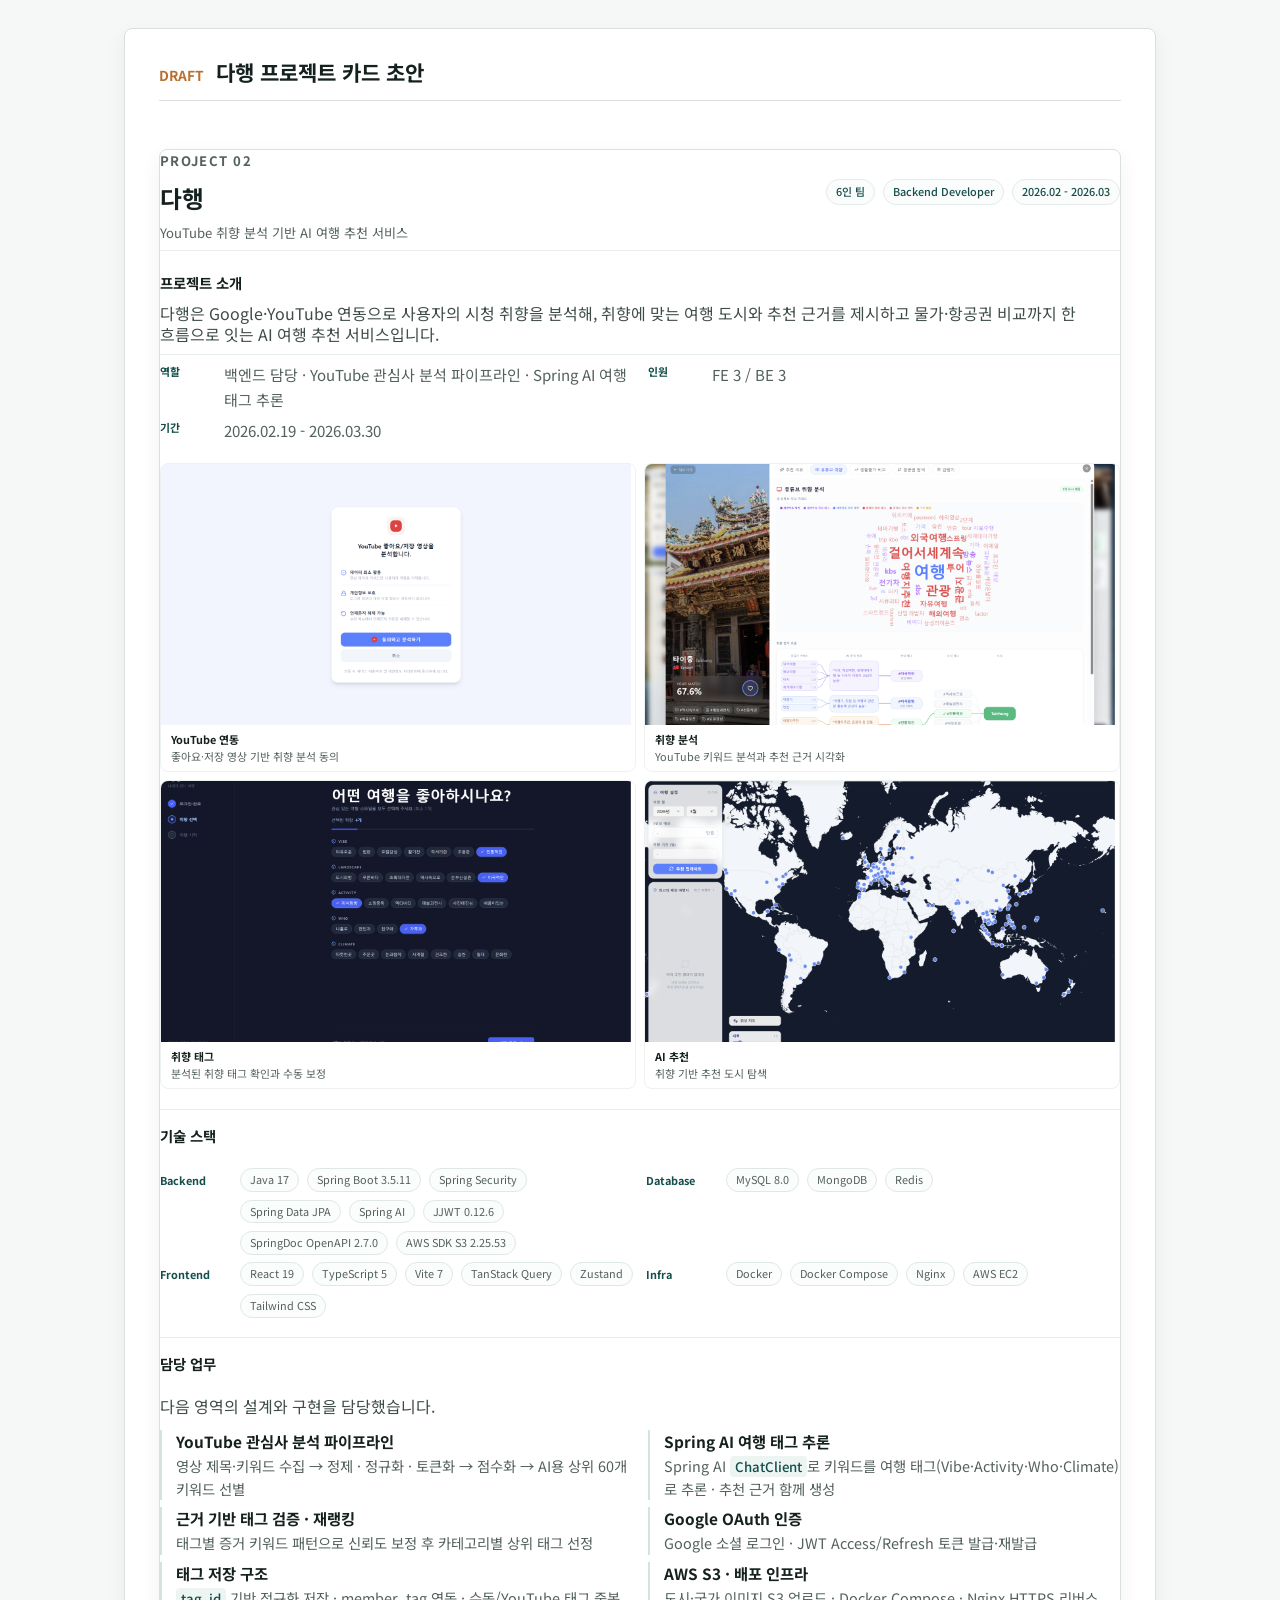
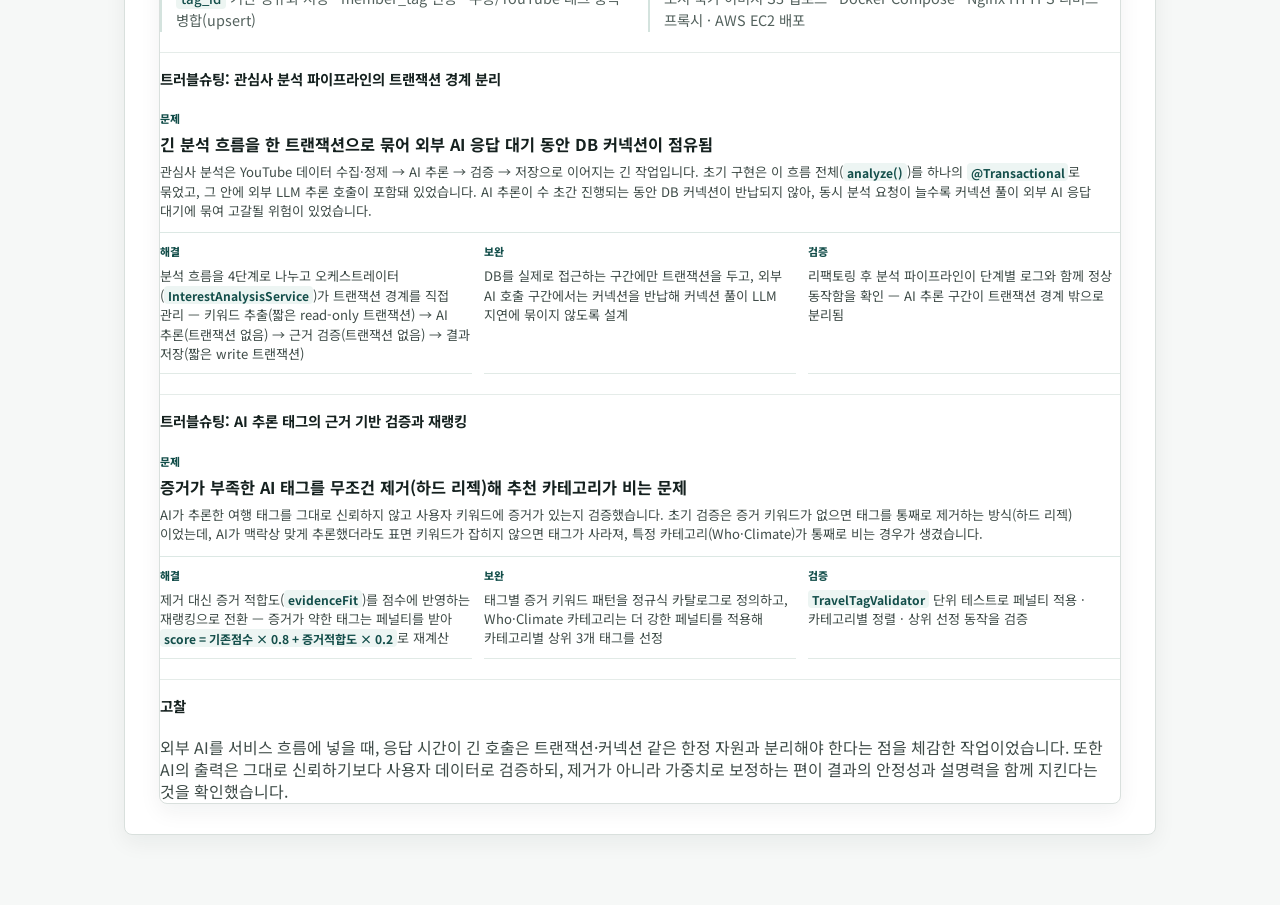
==== commit 66c3432c: "feat: 프로젝트 상세 및 고찰 섹션 개편" ====
--- a/drafts/dahaeng-draft.html
+++ b/drafts/dahaeng-draft.html
@@ -41,7 +41,7 @@
     <link rel="stylesheet" href="../css/style.css">
 </head>
 
-<body id="top">
+<body id="top" class="draft-page">
     <main class="container">
         <section class="panel" id="projects">
             <div class="section-heading">
--- a/css/style.css
+++ b/css/style.css
@@ -9,6 +9,8 @@
     --accent-soft: #f1f8f6;
     --warm: #b87030;
     --shadow: 0 8px 22px rgba(21, 33, 31, 0.06);
+    --slide-width: min(1280px, calc(100vw - 56px));
+    --slide-height: min(calc((var(--slide-width) * 9) / 16), calc(100vh - 96px));
 }
 
 * {
@@ -17,6 +19,12 @@
 
 html {
     scroll-behavior: smooth;
+}
+
+@media screen and (min-width: 761px) {
+    html {
+        scroll-snap-type: y proximity;
+    }
 }
 
 body {
@@ -240,95 +248,622 @@
     padding: 30px 34px;
 }
 
-.profile-panel {
+@media screen and (min-width: 761px) {
+    .site-nav-inner,
+    .container {
+        width: var(--slide-width);
+    }
+
+    .panel,
+    .project-card,
+    .minor-projects {
+        scroll-snap-align: start;
+    }
+
+    .panel {
+        min-height: 0;
+        width: var(--slide-width);
+        height: var(--slide-height);
+        margin-right: auto;
+        margin-left: auto;
+        overflow: hidden;
+    }
+
+    .intro-panel {
+        min-height: 0;
+        height: var(--slide-height);
+        display: grid;
+        align-content: start;
+    }
+
+    #skills {
+        display: grid;
+        align-content: start;
+        overflow: hidden;
+    }
+
+    #projects {
+        width: auto;
+        min-height: auto;
+        height: auto;
+        padding: 0;
+        border: 0;
+        border-radius: 0;
+        background: transparent;
+        box-shadow: none;
+        display: grid;
+        gap: 24px;
+        overflow: visible;
+    }
+
+    .project-card,
+    .minor-projects {
+        width: var(--slide-width);
+        height: var(--slide-height);
+        margin-right: auto;
+        margin-left: auto;
+        overflow: hidden;
+    }
+
+    #projects .project-card + .project-card {
+        margin-top: 0;
+    }
+
+    #skills {
+        padding: clamp(20px, 2.8vw, 34px);
+    }
+
+    #skills .section-heading {
+        margin-bottom: 12px;
+        padding-bottom: 10px;
+    }
+
+    #skills .skill-board {
+        height: 100%;
+    }
+
+    #skills .skill-category {
+        padding: clamp(14px, 1.25vw, 18px);
+    }
+
+    #skills .skill-category h3 {
+        font-size: clamp(1rem, 1.18vw, 1.18rem);
+    }
+
+    #skills .skill-meter-list {
+        gap: clamp(8px, 0.85vw, 12px);
+    }
+
+    #skills .skill-meter-list li {
+        font-size: clamp(0.78rem, 0.92vw, 0.98rem);
+    }
+
+    #skills .skill-legend {
+        padding: clamp(10px, 1.1vw, 14px);
+        font-size: clamp(0.7rem, 0.82vw, 0.88rem);
+    }
+
+    .project-card {
+        padding: clamp(30px, 4vw, 48px) clamp(52px, 5.8vw, 78px);
+    }
+
+    .project-card .project-readme {
+        max-width: none;
+        height: 100%;
+        transform-origin: top left;
+        gap: clamp(14px, 1.55vw, 20px);
+        font-size: clamp(0.76rem, 0.88vw, 0.95rem);
+        line-height: 1.48;
+    }
+
+    .project-card .project-readme-head {
+        grid-template-columns: minmax(0, 1fr) auto;
+        gap: 8px 14px;
+        padding-bottom: 6px;
+    }
+
+    .project-card .project-kicker {
+        grid-column: 1 / -1;
+        font-size: clamp(0.72rem, 0.82vw, 0.9rem);
+    }
+
+    .project-card .project-readme-head h3 {
+        font-size: clamp(1.45rem, 1.85vw, 2rem);
+    }
+
+    .project-card .project-readme-head p {
+        font-size: clamp(0.82rem, 0.92vw, 1rem);
+    }
+
+    .project-card .project-badges {
+        align-content: start;
+        justify-content: end;
+        max-width: 430px;
+    }
+
+    .project-card .project-badges span,
+    .project-card .stack-tags span {
+        padding: 3px 9px;
+        font-size: clamp(0.68rem, 0.74vw, 0.8rem);
+    }
+
+    .project-card .project-readme-hero {
+        gap: 18px;
+    }
+
+    .project-card .project-readme-copy h4,
+    .project-card .project-readme-section h4 {
+        margin-bottom: 8px;
+        font-size: clamp(0.9rem, 1vw, 1.08rem);
+    }
+
+    .project-card .project-readme-copy p,
+    .project-card .project-readme-section p,
+    .project-card li {
+        font-size: inherit;
+        line-height: 1.36;
+    }
+
+    .project-card .project-info-table {
+        gap: 6px 16px;
+        margin-top: 8px;
+        padding-top: 8px;
+    }
+
+    .project-card .project-info-table div {
+        grid-template-columns: 56px minmax(0, 1fr);
+        gap: 8px;
+    }
+
+    .project-card .readme-gallery {
+        grid-template-columns: repeat(4, minmax(0, 1fr));
+        gap: 8px;
+    }
+
+    .project-card .readme-shot img {
+        aspect-ratio: 16 / 8.8;
+    }
+
+    .project-card .readme-shot figcaption {
+        padding: 8px 10px;
+    }
+
+    .project-card .readme-shot strong,
+    .project-card .readme-shot span {
+        font-size: clamp(0.68rem, 0.76vw, 0.82rem);
+        line-height: 1.25;
+    }
+
+    .project-card .project-overview-detail {
+        font-size: clamp(0.78rem, 0.88vw, 0.95rem);
+    }
+
+    .project-card .project-overview-copy .project-badges {
+        justify-content: flex-start;
+        max-width: none;
+    }
+
+    .project-card .project-readme-section {
+        gap: 12px;
+        padding-top: 14px;
+    }
+
+    .project-card .stack-groups {
+        gap: 7px 12px;
+    }
+
+    .project-card .stack-groups > div {
+        grid-template-columns: 72px minmax(0, 1fr);
+        gap: 8px;
+    }
+
+    .project-card .stack-groups strong,
+    .project-card .project-info-table strong,
+    .project-card .metric-label,
+    .project-card .project-impact span,
+    .project-card .problem-story span,
+    .project-card .impact-hero span,
+    .project-card .role-strip span {
+        font-size: clamp(0.68rem, 0.74vw, 0.8rem);
+    }
+
+    .project-card .project-hero-metrics,
+    .project-card .role-strip,
+    .project-card .role-summary-grid,
+    .project-card .troubleshooting-grid,
+    .project-card .problem-story-grid,
+    .project-card .decision-list,
+    .project-card .readme-story {
+        gap: 10px;
+    }
+
+    .project-card .metric-card,
+    .project-card .role-summary-card,
+    .project-card .story-block {
+        padding: 10px;
+    }
+
+    .project-card .metric-card strong,
+    .project-card .metric-card-primary strong,
+    .project-card .impact-hero strong {
+        font-size: clamp(1rem, 1.35vw, 1.35rem);
+    }
+
+    .project-card .problem-story {
+        gap: 10px;
+    }
+
+    .project-card .problem-story-main h5 {
+        font-size: 0.86rem;
+    }
+
+    .project-card .problem-story-grid {
+        gap: 16px;
+        padding-top: 10px;
+    }
+
+    .project-card .impact-hero {
+        gap: 14px;
+        padding: 14px 16px;
+    }
+
+    .project-card .project-readme-visual img {
+        max-height: 150px;
+        object-fit: contain;
+    }
+
+    .project-card .scope-list {
+        gap: 7px 16px;
+    }
+
+    .project-card .reflection-note {
+        max-width: none;
+    }
+
+    .minor-projects {
+        padding: clamp(30px, 4vw, 48px) clamp(52px, 5.8vw, 78px);
+    }
+
+    .minor-project-list {
+        gap: 12px;
+    }
+
+    .minor-project-list li {
+        grid-template-columns: 100px minmax(0, 1fr);
+        gap: 14px;
+    }
+}
+
+@media screen and (min-width: 761px) {
+    .draft-page .site-nav-inner,
+    .draft-page .container {
+        width: min(1120px, calc(100vw - 48px));
+    }
+
+    .draft-page .panel {
+        width: auto;
+        height: auto;
+        min-height: 0;
+        overflow: visible;
+        padding: 30px 34px;
+    }
+
+    .draft-page #projects {
+        padding: 30px 34px;
+        border: 1px solid var(--line);
+        border-radius: 8px;
+        background: var(--panel);
+        box-shadow: var(--shadow);
+        gap: 28px;
+    }
+
+    .draft-page .project-card,
+    .draft-page .minor-projects {
+        width: auto;
+        height: auto;
+        min-height: 0;
+        overflow: visible;
+    }
+
+    .draft-page .project-card {
+        padding: 0;
+    }
+
+    .draft-page .project-card .project-readme {
+        height: auto;
+        max-width: 960px;
+        margin: 0 auto;
+        transform: none;
+        font-size: 1rem;
+        line-height: 1.65;
+    }
+
+    .draft-page .readme-gallery {
+        grid-template-columns: repeat(2, minmax(0, 1fr));
+    }
+}
+
+@media screen and (min-width: 761px) and (max-height: 760px) {
+    .intro-panel {
+        padding: 28px 48px;
+    }
+
+    .intro-title {
+        margin-bottom: 16px;
+        font-size: 1.5rem;
+    }
+
+    .profile-mark {
+        width: min(100%, 170px);
+    }
+
+    .intro-contact {
+        gap: 4px;
+        margin-top: 6px;
+        font-size: 0.7rem;
+    }
+
+    .intro-summary,
+    .intro-description,
+    .intro-history li {
+        line-height: 1.34;
+    }
+
+    .intro-history {
+        gap: 7px;
+    }
+
+    .intro-history section {
+        padding-top: 7px;
+    }
+
+    .intro-history h2 {
+        margin-bottom: 4px;
+        font-size: 1.05rem;
+    }
+
+}
+
+@media screen and (min-width: 761px) and (max-height: 660px) {
+    .intro-panel {
+        padding: 22px 42px;
+    }
+
+    .intro-title {
+        font-size: 1.35rem;
+    }
+
+    .profile-mark {
+        width: min(100%, 145px);
+    }
+
+    .project-card .project-readme {
+        width: 111.111%;
+        height: 111.111%;
+        transform: scale(0.9);
+    }
+}
+
+.intro-panel {
+    padding: clamp(32px, 4vw, 48px) clamp(52px, 5.8vw, 78px);
+    grid-template-rows: auto minmax(0, 1fr);
+}
+
+.intro-title {
+    margin: 0 0 clamp(18px, 2vw, 26px);
+    color: #1f2b28;
+    font-size: clamp(1.72rem, 2.3vw, 2.18rem);
+    font-weight: 700;
+    line-height: 1.35;
+}
+
+.intro-title strong {
+    color: var(--accent-dark);
+    font-weight: 700;
+}
+
+.intro-title::after {
+    content: " 정재민입니다";
+    color: #3f4c48;
+    font-weight: 700;
+}
+
+.intro-layout {
+    display: grid;
+    grid-template-columns: minmax(250px, 0.28fr) minmax(0, 1fr);
+    gap: clamp(44px, 5.6vw, 78px);
+    align-items: start;
+    min-height: 0;
+}
+
+.intro-profile {
+    display: grid;
+    gap: 10px;
+    align-content: start;
+}
+
+.profile-mark {
+    display: grid;
+    width: min(100%, 220px);
+    aspect-ratio: 3 / 4;
+    place-items: center;
     overflow: hidden;
+    border: 1px solid #d7e2de;
+    background: #f7faf9;
+}
+
+.profile-mark img {
+    display: block;
+    width: 100%;
+    height: 100%;
+    object-fit: cover;
+    object-position: center top;
+}
+
+.intro-name {
+    display: grid;
+    gap: 2px;
+}
+
+.intro-name strong {
+    color: #111c19;
+    font-size: 1.78rem;
+    font-weight: 700;
+    line-height: 1.2;
+}
+
+.intro-name span {
+    color: var(--muted);
+    font-size: 0.94rem;
+}
+
+.intro-contact {
+    display: grid;
+    gap: 5px;
+    margin-top: 12px;
+    font-size: 0.76rem;
+}
+
+.contact-item {
+    display: grid;
+    grid-template-columns: 21px minmax(0, 1fr);
+    gap: 7px;
+    align-items: start;
+}
+
+.contact-icon {
+    display: grid;
+    width: 17px;
+    height: 17px;
+    place-items: center;
+    color: var(--accent);
+}
+
+.contact-icon svg {
+    display: block;
+    width: 14px;
+    height: 14px;
+    fill: none;
+    stroke: currentColor;
+    stroke-width: 1.8;
+    stroke-linecap: round;
+    stroke-linejoin: round;
+}
+
+.contact-item div {
+    display: grid;
+    gap: 1px;
+    min-width: 0;
+}
+
+.contact-item strong {
+    color: var(--accent-dark);
+    font-size: 0.66rem;
+    line-height: 1.2;
+    text-transform: uppercase;
+}
+
+.contact-item div > span,
+.intro-contact a {
+    color: var(--muted);
+    line-height: 1.22;
+    overflow-wrap: anywhere;
+}
+
+.intro-contact a:hover {
+    color: var(--accent-dark);
+}
+
+.intro-content {
+    display: grid;
+    gap: 12px;
+    min-height: 0;
+}
+
+.intro-summary {
+    margin: 0;
+    color: #24332f;
+    font-size: 1rem;
+    font-weight: 400;
+    line-height: 1.72;
+}
+
+.intro-summary strong,
+.intro-description strong {
+    color: var(--accent-dark);
+    font-weight: 700;
+}
+
+.intro-description {
+    margin: -4px 0 0;
+    color: #3f4c48;
+    font-size: 0.94rem;
+    font-weight: 400;
+    line-height: 1.62;
+}
+
+.intro-history {
+    display: grid;
+    gap: 12px;
+    margin-top: 2px;
+}
+
+.intro-history section {
+    border-top: 1px solid #cbd3d0;
+    padding-top: 10px;
+}
+
+.intro-history h2 {
+    margin: 0 0 8px;
+    color: var(--accent-dark);
+    font-size: 1.48rem;
+    font-weight: 700;
+    line-height: 1.2;
+}
+
+.intro-history ul {
+    display: grid;
+    gap: 5px;
+    margin: 0;
     padding: 0;
-}
-
-.profile-layout {
-    display: grid;
-    grid-template-columns: 220px minmax(0, 1fr);
-}
-
-.profile-mark {
-    display: grid;
-    min-height: 250px;
-    place-items: center;
-    background:
-        linear-gradient(135deg, rgba(15, 118, 110, 0.95), rgba(19, 78, 74, 0.96)),
-        repeating-linear-gradient(0deg, transparent 0 18px, rgba(255, 255, 255, 0.14) 18px 19px);
-    color: #ffffff;
-}
-
-.profile-mark span {
-    display: grid;
-    width: 104px;
-    height: 104px;
-    place-items: center;
-    border: 2px solid rgba(255, 255, 255, 0.72);
-    border-radius: 50%;
-    font-size: 1.8rem;
-    font-weight: 700;
-}
-
-.profile-info {
-    padding: 32px 36px;
-}
-
-.section-kicker {
-    margin: 0 0 8px;
+    list-style: none;
+}
+
+.intro-history li {
+    display: grid;
+    grid-template-columns: 158px minmax(0, 1fr);
+    gap: 16px;
+    color: #2f3d39;
+    font-size: 1.02rem;
+    font-weight: 400;
+    line-height: 1.46;
+}
+
+.intro-history time {
     color: var(--warm);
-    font-size: 0.78rem;
-    font-weight: 700;
-    letter-spacing: 0;
-    text-transform: uppercase;
-}
-
-.profile-info h1 {
-    margin: 0 0 10px;
-    font-size: 2.15rem;
-    line-height: 1.15;
-}
-
-.profile-info h1 span {
-    margin-left: 10px;
+    font-weight: 700;
+}
+
+.intro-history span {
+    color: #2f3d39;
+    font-weight: 400;
+}
+
+.intro-history em {
+    display: block;
     color: var(--muted);
-    font-size: 1rem;
-    font-weight: 500;
-}
-
-.profile-quote {
-    max-width: 620px;
-    margin: 0 0 22px;
-    color: var(--ink);
-    font-size: 1.08rem;
-    font-weight: 500;
-}
-
-.contact-grid {
-    display: grid;
-    gap: 8px;
-    border-top: 1px solid var(--line);
-    padding-top: 16px;
-}
-
-.contact-grid div {
-    display: grid;
-    grid-template-columns: 82px minmax(0, 1fr);
-    gap: 12px;
-}
-
-.contact-grid strong {
-    color: var(--accent-dark);
-    font-size: 0.82rem;
-    font-weight: 700;
-    letter-spacing: 0;
-}
-
-.contact-grid span,
-.contact-grid a {
-    color: var(--muted);
-    overflow-wrap: anywhere;
+    font-size: 0.92rem;
+    font-style: normal;
+    font-weight: 400;
+    line-height: 1.45;
+}
+
+.certification-list {
+    grid-template-columns: repeat(2, minmax(0, 1fr));
+}
+
+.certification-list li {
+    grid-template-columns: 104px minmax(0, 1fr);
 }
 
 .section-heading {
@@ -513,6 +1048,117 @@
     line-height: 1.65;
 }
 
+.skill-board {
+    display: grid;
+    grid-template-columns: repeat(3, minmax(0, 1fr));
+    grid-template-rows: repeat(2, minmax(0, 1fr)) auto;
+    gap: 12px;
+}
+
+.skill-category {
+    display: grid;
+    align-content: start;
+    gap: 10px;
+    border: 1px solid var(--line);
+    border-radius: 8px;
+    background: #ffffff;
+    padding: 16px;
+}
+
+.skill-category h3 {
+    margin: 0;
+    color: var(--accent-dark);
+    font-size: 1.05rem;
+    line-height: 1.25;
+}
+
+.skill-meter-list {
+    display: grid;
+    gap: 8px;
+    margin: 0;
+    padding: 0;
+    list-style: none;
+}
+
+.skill-meter-list li {
+    display: grid;
+    grid-template-columns: minmax(0, 1fr) auto;
+    gap: 12px;
+    align-items: start;
+    color: #2f3d39;
+    font-size: 0.9rem;
+    line-height: 1.3;
+}
+
+.skill-meter-list li > span:first-child {
+    display: grid;
+    gap: 2px;
+    min-width: 0;
+}
+
+.tool-list li {
+    grid-template-columns: 1fr;
+}
+
+.skill-meter-list strong {
+    color: var(--accent-dark);
+    font-weight: 600;
+    line-height: 1.22;
+}
+
+.skill-meter-list em {
+    color: var(--muted);
+    font-size: 0.82em;
+    font-style: normal;
+    line-height: 1.35;
+}
+
+.skill-meter {
+    display: inline-grid;
+    grid-template-columns: repeat(5, 14px);
+    gap: 5px;
+    align-items: center;
+    padding-top: 2px;
+}
+
+.skill-meter i {
+    display: block;
+    width: 14px;
+    height: 14px;
+    border: 1px solid var(--accent);
+    border-radius: 2px;
+    background: var(--accent);
+}
+
+.skill-meter i.empty {
+    background: #ffffff;
+}
+
+.skill-legend {
+    grid-column: 1 / -1;
+    display: grid;
+    grid-template-columns: repeat(5, minmax(0, 1fr));
+    gap: 8px;
+    border: 1px solid #c9dcd7;
+    border-radius: 8px;
+    background: var(--accent-soft);
+    padding: 12px;
+}
+
+.skill-legend div {
+    display: grid;
+    align-content: start;
+    gap: 6px;
+    min-width: 0;
+}
+
+.skill-legend p {
+    margin: 0;
+    color: #3f4c48;
+    font-size: 0.78rem;
+    line-height: 1.42;
+}
+
 .skill-scan-list {
     display: grid;
     gap: 0;
@@ -520,6 +1166,171 @@
     border-radius: 8px;
     overflow: hidden;
     background: #ffffff;
+}
+
+.project-overview-panel {
+    display: grid;
+    grid-template-rows: auto minmax(0, 1fr);
+    gap: 26px;
+    padding: clamp(34px, 4.4vw, 58px) clamp(38px, 4.8vw, 64px);
+}
+
+.project-overview-head {
+    display: grid;
+    gap: 8px;
+}
+
+.project-overview-head .section-kicker {
+    margin: 0;
+}
+
+.project-overview-head h2 {
+    margin: 0;
+    color: var(--ink);
+    font-size: clamp(1.8rem, 2.5vw, 2.35rem);
+    line-height: 1.2;
+}
+
+.project-overview-head p {
+    margin: 0;
+    color: var(--muted);
+    font-size: 0.95rem;
+}
+
+.project-timeline {
+    position: relative;
+    display: grid;
+    grid-template-columns: repeat(4, minmax(0, 1fr));
+    gap: 16px;
+    align-items: stretch;
+    align-content: start;
+    min-height: 0;
+}
+
+.project-timeline::before {
+    content: "";
+    position: absolute;
+    top: 37px;
+    right: 0;
+    left: 0;
+    height: 2px;
+    background: #d2e2dd;
+}
+
+.timeline-item {
+    position: relative;
+    display: grid;
+    grid-template-rows: minmax(28px, auto) minmax(48px, auto) 1fr;
+    align-content: start;
+    gap: 10px;
+    min-width: 0;
+    padding-top: 56px;
+}
+
+.timeline-item::before {
+    content: "";
+    position: absolute;
+    top: 28px;
+    left: 0;
+    z-index: 1;
+    width: 10px;
+    height: 24px;
+    border-radius: 999px;
+    background: var(--accent);
+}
+
+.timeline-item time {
+    position: absolute;
+    top: 0;
+    left: 0;
+    color: var(--warm);
+    font-size: clamp(0.78rem, 0.9vw, 0.95rem);
+    font-weight: 700;
+    line-height: 1.2;
+}
+
+.timeline-item h3 {
+    display: flex;
+    align-items: center;
+    flex-wrap: wrap;
+    gap: 8px;
+    margin: 0;
+    color: var(--accent-dark);
+    font-size: clamp(1rem, 1.25vw, 1.25rem);
+    line-height: 1.25;
+}
+
+.award-badge {
+    display: inline-flex;
+    align-items: center;
+    justify-content: center;
+    gap: 4px;
+    min-height: 20px;
+    padding: 2px 8px;
+    border: 1px solid rgba(190, 99, 37, 0.3);
+    border-radius: 999px;
+    background: rgba(190, 99, 37, 0.1);
+    color: var(--warm);
+    font-size: clamp(0.62rem, 0.68vw, 0.72rem);
+    font-weight: 800;
+    line-height: 1;
+}
+
+.award-badge svg {
+    width: 12px;
+    height: 12px;
+    fill: currentColor;
+    flex: 0 0 auto;
+}
+
+.timeline-item p {
+    margin: 0;
+    color: var(--ink);
+    font-size: clamp(0.78rem, 0.92vw, 0.94rem);
+    font-weight: 600;
+    line-height: 1.45;
+}
+
+.timeline-item dl {
+    display: grid;
+    grid-template-rows: 34px 72px 66px;
+    gap: 8px;
+    margin: 0;
+}
+
+.timeline-item dl div {
+    display: grid;
+    align-content: start;
+    gap: 2px;
+    min-width: 0;
+}
+
+.timeline-item dt {
+    color: var(--accent-dark);
+    font-size: clamp(0.68rem, 0.78vw, 0.78rem);
+    font-weight: 700;
+    line-height: 1.25;
+}
+
+.timeline-item dd {
+    margin: 0;
+    color: #3f4c48;
+    font-size: clamp(0.68rem, 0.78vw, 0.8rem);
+    line-height: 1.45;
+}
+
+.timeline-item .role-entry dd strong,
+.timeline-item .role-entry dd span {
+    display: block;
+}
+
+.timeline-item .role-entry dd strong {
+    color: var(--ink);
+    font-weight: 700;
+}
+
+.timeline-item .role-entry dd span {
+    margin-top: 2px;
 }
 
 .skill-scan-card {
@@ -602,12 +1413,253 @@
     border: 1px solid var(--line);
     border-radius: 8px;
     overflow: hidden;
-    background: #ffffff;
+    background: var(--panel);
+    box-shadow: var(--shadow);
     padding-bottom: 0;
 }
 
 .project-card + .project-card {
     margin-top: 40px;
+}
+
+.project-slide {
+    display: grid;
+    align-content: stretch;
+}
+
+.project-slide-grid {
+    width: 100%;
+    height: 100%;
+    max-width: 1120px;
+    align-content: start;
+    gap: clamp(14px, 1.6vw, 22px);
+}
+
+.project-slide .project-readme-head {
+    grid-template-columns: minmax(0, 1fr);
+    gap: 10px;
+}
+
+.project-slide .project-readme-head h3 {
+    color: var(--accent-dark);
+}
+
+.project-slide .project-readme-hero {
+    gap: 20px;
+}
+
+.project-slide .project-info-table {
+    grid-template-columns: repeat(3, minmax(0, 1fr));
+    gap: 10px 18px;
+    margin-top: 14px;
+    padding-top: 14px;
+}
+
+.project-slide .project-info-table div {
+    grid-template-columns: 52px minmax(0, 1fr);
+    gap: 8px;
+}
+
+.slide-gallery {
+    gap: 10px;
+}
+
+.slide-gallery .readme-shot figcaption {
+    padding: 8px 10px;
+}
+
+.slide-gallery .readme-shot span {
+    font-size: 0.76rem;
+}
+
+.slide-two-column {
+    grid-template-columns: minmax(0, 0.95fr) minmax(0, 1.05fr);
+    align-items: start;
+    gap: 22px;
+}
+
+.compact-stack {
+    grid-template-columns: 1fr;
+    gap: 10px;
+}
+
+.compact-scope {
+    gap: 8px;
+}
+
+.compact-scope li {
+    padding: 10px 12px;
+}
+
+.slide-problems {
+    grid-template-columns: repeat(3, minmax(0, 1fr));
+}
+
+.slide-problems div {
+    min-height: 0;
+}
+
+.compact-architecture {
+    gap: 12px;
+}
+
+.compact-architecture .architecture-image-wrap {
+    padding: 10px;
+}
+
+.compact-architecture .architecture-image {
+    max-height: 260px;
+    object-fit: contain;
+}
+
+.project-overview-slide {
+    align-content: stretch;
+}
+
+.project-overview-detail {
+    display: grid;
+    grid-template-columns: minmax(0, 0.95fr) minmax(360px, 1.05fr);
+    gap: clamp(28px, 4vw, 56px);
+    height: 100%;
+    min-height: 0;
+    align-items: start;
+}
+
+.project-overview-copy {
+    display: grid;
+    align-content: start;
+    gap: clamp(10px, 1vw, 14px);
+    min-width: 0;
+}
+
+.project-overview-copy h3 {
+    margin: 0;
+    color: var(--accent-dark);
+    font-size: clamp(1.55rem, 2.15vw, 2.45rem);
+    line-height: 1.18;
+}
+
+.project-lead {
+    margin: 0;
+    color: #2f3d39;
+    font-size: clamp(0.82rem, 0.95vw, 1rem);
+    font-weight: 500;
+    line-height: 1.58;
+}
+
+.project-overview-section {
+    display: grid;
+    gap: 8px;
+    padding-top: 8px;
+}
+
+.project-overview-section h4 {
+    margin: 0;
+    color: #737b78;
+    font-size: clamp(1rem, 1.2vw, 1.25rem);
+    font-weight: 800;
+}
+
+.project-overview-table {
+    display: grid;
+    gap: 6px;
+    margin: 0;
+}
+
+.project-overview-table div {
+    display: grid;
+    grid-template-columns: 78px minmax(0, 1fr);
+    gap: 14px;
+}
+
+.project-overview-table dt {
+    color: var(--ink);
+    font-size: clamp(0.78rem, 0.86vw, 0.92rem);
+    font-weight: 700;
+}
+
+.project-overview-table dd {
+    margin: 0;
+    color: #263430;
+    font-size: clamp(0.78rem, 0.86vw, 0.92rem);
+    line-height: 1.5;
+}
+
+.project-role-list {
+    display: grid;
+    gap: 8px;
+    margin: 0;
+    padding: 0;
+    list-style: none;
+}
+
+.project-role-list li {
+    position: relative;
+    padding-left: 16px;
+    color: #263430;
+    font-size: clamp(0.78rem, 0.88vw, 0.95rem);
+    line-height: 1.5;
+}
+
+.project-role-list li::before {
+    content: "";
+    position: absolute;
+    top: 0.68em;
+    left: 0;
+    width: 6px;
+    height: 6px;
+    border-radius: 50%;
+    background: var(--accent);
+}
+
+.project-overview-media {
+    display: grid;
+    gap: 14px;
+    padding-top: clamp(2.15rem, 2.85vw, 3.15rem);
+    min-width: 0;
+}
+
+.project-main-shot,
+.project-shot-grid figure {
+    margin: 0;
+    overflow: hidden;
+    border: 1px solid #dfe8e4;
+    border-radius: 8px;
+    background: #fbfcfc;
+}
+
+.project-main-shot img,
+.project-shot-grid img {
+    display: block;
+    width: 100%;
+    object-fit: cover;
+    object-position: center top;
+}
+
+.project-main-shot img {
+    aspect-ratio: 16 / 8.8;
+}
+
+.project-diagram-shot img {
+    object-fit: contain;
+    object-position: center;
+}
+
+.project-shot-grid {
+    display: grid;
+    grid-template-columns: repeat(3, minmax(0, 1fr));
+    gap: 12px;
+}
+
+.project-shot-grid img {
+    aspect-ratio: 16 / 9;
+}
+
+.project-shot-grid figcaption {
+    padding: 7px 9px;
+    color: var(--accent-dark);
+    font-size: clamp(0.68rem, 0.74vw, 0.8rem);
+    font-weight: 700;
 }
 
 .project-kicker {
@@ -640,6 +1692,13 @@
     margin: 0 auto;
 }
 
+.project-readme.project-slide-grid {
+    width: 100%;
+    height: 100%;
+    max-width: 1120px;
+    gap: clamp(14px, 1.6vw, 22px);
+}
+
 .project-readme-head {
     display: grid;
     gap: 12px;
@@ -674,6 +1733,13 @@
     font-weight: 500;
 }
 
+.project-badges .award-badge {
+    border-color: #f0d9a8;
+    background: #fff7e6;
+    color: #8a5a14;
+    font-weight: 700;
+}
+
 .project-readme-hero {
     display: grid;
     grid-template-columns: minmax(0, 1.04fr) minmax(300px, 0.88fr);
@@ -683,10 +1749,6 @@
 
 .project-readme-hero:not(:has(.project-readme-visual)) {
     grid-template-columns: 1fr;
-}
-
-.project-readme-hero:not(:has(.project-readme-visual)) .project-info-table div:first-child {
-    grid-column: 1 / -1;
 }
 
 .project-readme-copy {
@@ -739,10 +1801,6 @@
     min-width: 0;
 }
 
-.project-info-table div:last-child {
-    grid-column: 1 / -1;
-}
-
 .project-info-table strong {
     color: var(--accent-dark);
     font-size: 0.86rem;
@@ -764,6 +1822,30 @@
     gap: 16px;
     border-top: 1px solid #e5ece9;
     padding-top: 22px;
+}
+
+.project-readme-head + .project-readme-section {
+    border-top: 0;
+}
+
+.architecture-image-wrap {
+    border: 1px solid #e5ece9;
+    border-radius: 8px;
+    background: #fbfcfc;
+    padding: 12px;
+}
+
+.architecture-image {
+    display: block;
+    width: 100%;
+    border-radius: 6px;
+}
+
+.architecture-copy {
+    margin: 14px 0 0;
+    color: var(--muted);
+    font-size: 0.92rem;
+    line-height: 1.62;
 }
 
 .stack-groups {
@@ -1138,13 +2220,93 @@
 
 .problem-story {
     display: grid;
-    gap: 22px;
+    gap: 16px;
+}
+
+.trouble-visual {
+    margin: 0;
+    overflow: hidden;
+    border-radius: 4px;
+    background: transparent;
+    min-height: 390px;
+}
+
+.trouble-visual img {
+    display: block;
+    width: 100%;
+    height: 100%;
+    max-height: none;
+    object-fit: contain;
+}
+
+.compact-story {
+    gap: 12px;
+}
+
+.compact-story:has(.trouble-visual) {
+    grid-template-columns: minmax(0, 0.86fr) minmax(430px, 1.14fr);
+    grid-template-areas:
+        "main visual"
+        "grid visual";
+    align-items: stretch;
+    gap: 24px;
+}
+
+.compact-story:has(.trouble-visual) .trouble-visual {
+    grid-area: visual;
+}
+
+.compact-story:has(.trouble-visual) .problem-story-main {
+    grid-area: main;
+}
+
+.compact-story:has(.trouble-visual) .problem-story-grid {
+    grid-area: grid;
+    grid-template-columns: 1fr;
+    align-content: start;
+    gap: 9px;
+}
+
+.compact-story .problem-story-main {
+    gap: 6px;
+}
+
+.compact-story .problem-story-main h5 {
+    font-size: 1.02rem;
+    line-height: 1.34;
+}
+
+.compact-story .problem-story-main p,
+.compact-story .problem-story-grid p {
+    font-size: 0.82rem;
+    line-height: 1.48;
+}
+
+.compact-story .problem-story-grid {
+    gap: 12px;
+    padding-top: 0;
+    border-top: 0;
+}
+
+.problem-story code {
+    border-radius: 4px;
+    background: #edf5f3;
+    padding: 0.05em 0.32em;
+    color: var(--accent-dark);
+    font-family: "Noto Sans KR", sans-serif;
+    font-size: 0.92em;
+    font-weight: 700;
 }
 
 .problem-story-main {
     display: grid;
     gap: 9px;
-    max-width: 880px;
+    max-width: none;
+    border: 0;
+    border-bottom: 1px solid #dce8e4;
+    border-radius: 0;
+    background: transparent;
+    padding: 0 0 12px;
 }
 
 .problem-story-main h5 {
@@ -1172,7 +2334,32 @@
 .problem-story-grid div {
     display: grid;
     align-content: start;
-    gap: 8px;
+    gap: 5px;
+    border: 0;
+    border-bottom: 1px solid #e1eae6;
+    border-radius: 0;
+    background: transparent;
+    padding: 0 0 10px;
+}
+
+.compact-story:has(.trouble-visual) .problem-story-grid div {
+    border-left: 0;
+}
+
+.problem-story-main span,
+.problem-story-grid span {
+    color: var(--accent-dark);
+    font-size: 0.74rem;
+    font-weight: 800;
+    letter-spacing: 0;
+}
+
+.problem-story-grid span {
+    display: block;
+    width: auto;
+    border-radius: 0;
+    background: transparent;
+    padding: 0;
 }
 
 .decision-note {
@@ -1253,22 +2440,123 @@
     line-height: 1.78;
 }
 
+.reflection-layout {
+    display: grid;
+    grid-template-columns: minmax(0, 0.9fr) minmax(0, 1.1fr);
+    gap: clamp(28px, 4vw, 54px);
+    align-items: start;
+}
+
+.reflection-lead {
+    display: grid;
+    gap: 14px;
+    padding-top: 8px;
+}
+
+.reflection-lead span,
+.reflection-points span {
+    color: var(--accent-dark);
+    font-size: 0.8rem;
+    font-weight: 800;
+}
+
+.reflection-lead h4 {
+    margin: 0;
+    color: var(--ink);
+    font-size: clamp(1.28rem, 1.65vw, 1.72rem);
+    line-height: 1.38;
+}
+
+.reflection-lead p,
+.reflection-points p {
+    margin: 0;
+    color: #3f4c48;
+    font-size: 0.94rem;
+    line-height: 1.72;
+}
+
+.reflection-points {
+    display: grid;
+    gap: 18px;
+}
+
+.reflection-points div {
+    display: grid;
+    gap: 7px;
+    padding-bottom: 18px;
+    border-bottom: 1px solid #e1eae6;
+}
+
+.reflection-points div:last-child {
+    padding-bottom: 0;
+    border-bottom: 0;
+}
+
+.reflection-essay {
+    display: grid;
+    gap: 18px;
+    max-width: 980px;
+}
+
+.reflection-essay div {
+    display: grid;
+    gap: 7px;
+    padding-bottom: 18px;
+    border-bottom: 1px solid #e1eae6;
+}
+
+.reflection-essay div:last-child {
+    padding-bottom: 0;
+    border-bottom: 0;
+}
+
+.reflection-essay span {
+    color: var(--accent-dark);
+    font-size: 0.92rem;
+    font-weight: 800;
+}
+
+.reflection-essay p {
+    margin: 0;
+    color: #3f4c48;
+    font-size: 0.9rem;
+    line-height: 1.68;
+}
+
+.reflection-essay code {
+    border-radius: 4px;
+    background: #edf5f3;
+    padding: 0.05em 0.32em;
+    color: var(--accent-dark);
+    font-family: "Noto Sans KR", sans-serif;
+    font-size: 0.92em;
+    font-weight: 700;
+}
+
 .minor-projects {
-    margin-top: 44px;
-    padding-top: 32px;
-    border-top: 1px solid var(--line);
+    display: grid;
+    align-content: start;
+    gap: 18px;
+    margin-top: 0;
+    border: 1px solid var(--line);
+    border-radius: 8px;
+    background: var(--panel);
+    box-shadow: var(--shadow);
 }
 
 .minor-projects-heading {
-    margin: 0 0 4px;
-    font-size: 1.1rem;
-    color: var(--ink);
+    margin: 0;
+    color: var(--accent-dark);
+    font-size: clamp(1.45rem, 1.85vw, 2rem);
+    line-height: 1.25;
 }
 
 .minor-projects-note {
-    margin: 0 0 22px;
+    margin: 0;
+    padding-bottom: 14px;
+    border-bottom: 1px solid #e9efec;
     color: var(--muted);
-    font-size: 0.92rem;
+    font-size: clamp(0.82rem, 0.92vw, 1rem);
 }
 
 .minor-project-list {
@@ -1283,47 +2571,59 @@
     display: grid;
     grid-template-columns: 120px minmax(0, 1fr);
     gap: 18px;
-    padding-left: 16px;
+    min-width: 0;
+    padding: 0 0 0 16px;
+    border: 0;
     border-left: 2px solid var(--line);
+    border-radius: 0;
+    background: transparent;
 }
 
 .minor-project-list time {
     color: var(--warm);
-    font-size: 0.85rem;
-    font-weight: 700;
-    padding-top: 2px;
+    font-size: clamp(0.78rem, 0.86vw, 0.92rem);
+    font-weight: 700;
 }
 
 .minor-project-list .mp-body {
     display: grid;
-    gap: 5px;
+    gap: 8px;
     min-width: 0;
 }
 
 .minor-project-list h4 {
     margin: 0;
-    font-size: 1.02rem;
-    color: var(--ink);
+    color: var(--accent-dark);
+    font-size: clamp(1rem, 1.16vw, 1.25rem);
+}
+
+.minor-project-list h4 a {
+    color: inherit;
+    text-decoration: none;
+}
+
+.minor-project-list h4 a:hover {
+    text-decoration: underline;
 }
 
 .minor-project-list .mp-meta {
     display: block;
     margin-top: -1px;
-    font-size: 0.8rem;
+    font-size: clamp(0.74rem, 0.82vw, 0.9rem);
     color: var(--muted);
 }
 
 .minor-project-list .mp-desc {
     margin: 0;
     color: #3f4c48;
-    font-size: 0.93rem;
-    line-height: 1.62;
+    font-size: clamp(0.78rem, 0.88vw, 0.95rem);
+    line-height: 1.55;
 }
 
 .minor-project-list .mp-tags {
     color: var(--accent-dark);
-    font-size: 0.85rem;
-    line-height: 1.7;
+    font-size: clamp(0.74rem, 0.82vw, 0.9rem);
+    line-height: 1.55;
 }
 
 .minor-project-list .mp-points-label {
@@ -1337,7 +2637,7 @@
 
 .minor-project-list .mp-points {
     display: grid;
-    gap: 4px;
+    gap: 6px;
     margin: 2px 0;
     padding: 0;
     list-style: none;
@@ -1364,26 +2664,6 @@
     background: var(--accent);
 }
 
-.architecture-image-wrap {
-    border: 1px solid #e5ece9;
-    border-radius: 8px;
-    background: #fbfcfc;
-    padding: 12px;
-}
-
-.architecture-image {
-    display: block;
-    width: 100%;
-    border-radius: 6px;
-}
-
-.architecture-copy {
-    margin: 14px 0 0;
-    color: var(--muted);
-    font-size: 0.92rem;
-    line-height: 1.62;
-}
-
 .readme-footer-grid {
     display: grid;
     grid-template-columns: repeat(2, minmax(0, 1fr));
@@ -1423,6 +2703,114 @@
     background: var(--accent);
 }
 
+@media print {
+    @page {
+        size: A4 landscape;
+        margin: 12mm;
+    }
+
+    * {
+        -webkit-print-color-adjust: exact;
+        print-color-adjust: exact;
+    }
+
+    html,
+    body {
+        width: 100%;
+        background: #ffffff;
+        font-size: 12px;
+    }
+
+    .site-nav {
+        display: none;
+    }
+
+    .container {
+        width: 100%;
+        margin: 0;
+        gap: 0;
+    }
+
+    .panel,
+    .project-card,
+    .minor-projects {
+        box-shadow: none;
+        break-after: page;
+        page-break-after: always;
+    }
+
+    .panel {
+        min-height: auto;
+        border-radius: 0;
+        padding: 0;
+    }
+
+    .intro-panel {
+        min-height: auto;
+        padding: 0;
+    }
+
+    .intro-title {
+        font-size: 1.7rem;
+    }
+
+    .intro-layout {
+        grid-template-columns: 210px minmax(0, 1fr);
+        gap: 32px;
+    }
+
+    .profile-mark {
+        width: 170px;
+    }
+
+    .intro-contact {
+        margin-top: 28px;
+    }
+
+    #skills {
+        display: block;
+    }
+
+    #projects {
+        border: 0;
+        background: transparent;
+        break-after: auto;
+        page-break-after: auto;
+    }
+
+    .project-card,
+    .minor-projects {
+        min-height: auto;
+        height: auto;
+        overflow: visible;
+        margin: 0;
+        border-radius: 0;
+        padding: 0;
+    }
+
+    .project-card + .project-card {
+        margin-top: 0;
+    }
+
+    .project-readme {
+        max-width: none;
+        gap: 16px;
+    }
+
+    .project-readme-section {
+        gap: 10px;
+        padding-top: 14px;
+    }
+
+    .readme-gallery {
+        gap: 8px;
+    }
+
+    .readme-shot figcaption {
+        padding: 8px;
+    }
+}
+
 @media (max-width: 760px) {
     .site-nav-inner {
         width: min(100% - 20px, 680px);
@@ -1447,16 +2835,38 @@
         padding: 22px;
     }
 
-    .profile-layout {
+    .intro-panel {
+        padding: 28px 22px;
+    }
+
+    .intro-title {
+        margin-bottom: 22px;
+        font-size: 1.45rem;
+    }
+
+    .intro-layout {
         grid-template-columns: 1fr;
-    }
-
-    .profile-info {
-        padding: 24px 22px;
+        gap: 24px;
+    }
+
+    .intro-profile {
+        grid-template-columns: 150px minmax(0, 1fr);
+        gap: 16px 18px;
+        align-items: end;
     }
 
     .profile-mark {
-        min-height: 190px;
+        width: 150px;
+        grid-row: span 2;
+    }
+
+    .intro-contact {
+        grid-column: 1 / -1;
+        margin-top: 0;
+    }
+
+    .certification-list {
+        grid-template-columns: 1fr;
     }
 
     .summary-grid,
@@ -1465,6 +2875,8 @@
     }
 
     .project-readme-hero,
+    .project-overview-detail,
+    .reflection-layout,
     .readme-gallery,
     .readme-footer-grid,
     .project-hero-metrics,
@@ -1478,6 +2890,7 @@
     .problem-story-grid,
     .decision-list,
     .scope-list,
+    .minor-project-list,
     .minor-project-list li,
     .readme-story {
         grid-template-columns: 1fr;
@@ -1489,7 +2902,8 @@
     }
 
     .project-info-table,
-    .stack-groups {
+    .stack-groups,
+    .project-shot-grid {
         grid-template-columns: 1fr;
     }
 
@@ -1499,12 +2913,72 @@
         padding-top: 0;
     }
 
+    .project-overview-media {
+        padding-top: 0;
+    }
+
+    .compact-story:has(.trouble-visual) {
+        grid-template-columns: 1fr;
+        grid-template-areas:
+            "visual"
+            "main"
+            "grid";
+    }
+
+    .trouble-visual {
+        min-height: 260px;
+    }
+
     .skill-scan-card {
         grid-template-columns: 1fr;
         gap: 14px;
         padding: 18px;
     }
 
+    .skill-board,
+    .skill-legend,
+    .project-timeline {
+        grid-template-columns: 1fr;
+    }
+
+    .project-overview-panel {
+        gap: 20px;
+        padding: 28px 22px;
+    }
+
+    .project-timeline {
+        gap: 16px;
+    }
+
+    .project-timeline::before {
+        top: 0;
+        bottom: 0;
+        left: 5px;
+        width: 2px;
+        height: auto;
+    }
+
+    .timeline-item {
+        grid-template-rows: none;
+        gap: 8px;
+        padding: 0 0 0 24px;
+    }
+
+    .timeline-item::before {
+        top: 4px;
+        left: 0;
+        width: 12px;
+        height: 12px;
+    }
+
+    .timeline-item time {
+        position: static;
+    }
+
+    .timeline-item dl {
+        grid-template-rows: none;
+    }
+
     .skill-scan-head {
         border-right: 0;
         border-bottom: 1px solid #e8efec;
@@ -1521,18 +2995,29 @@
         justify-content: center;
     }
 
-    .profile-info h1 {
-        font-size: 2rem;
-    }
-
-    .profile-info h1 span {
+    .intro-title {
+        font-size: 1.28rem;
+    }
+
+    .intro-title::after {
         display: block;
-        margin: 4px 0 0;
-    }
-
-    .contact-grid div {
+        margin-top: 2px;
+    }
+
+    .intro-profile {
         grid-template-columns: 1fr;
-        gap: 4px;
+    }
+
+    .profile-mark {
+        width: 100%;
+        max-width: 178px;
+        grid-row: auto;
+    }
+
+    .intro-history li,
+    .certification-list li {
+        grid-template-columns: 1fr;
+        gap: 1px;
     }
 
     .project-header {
